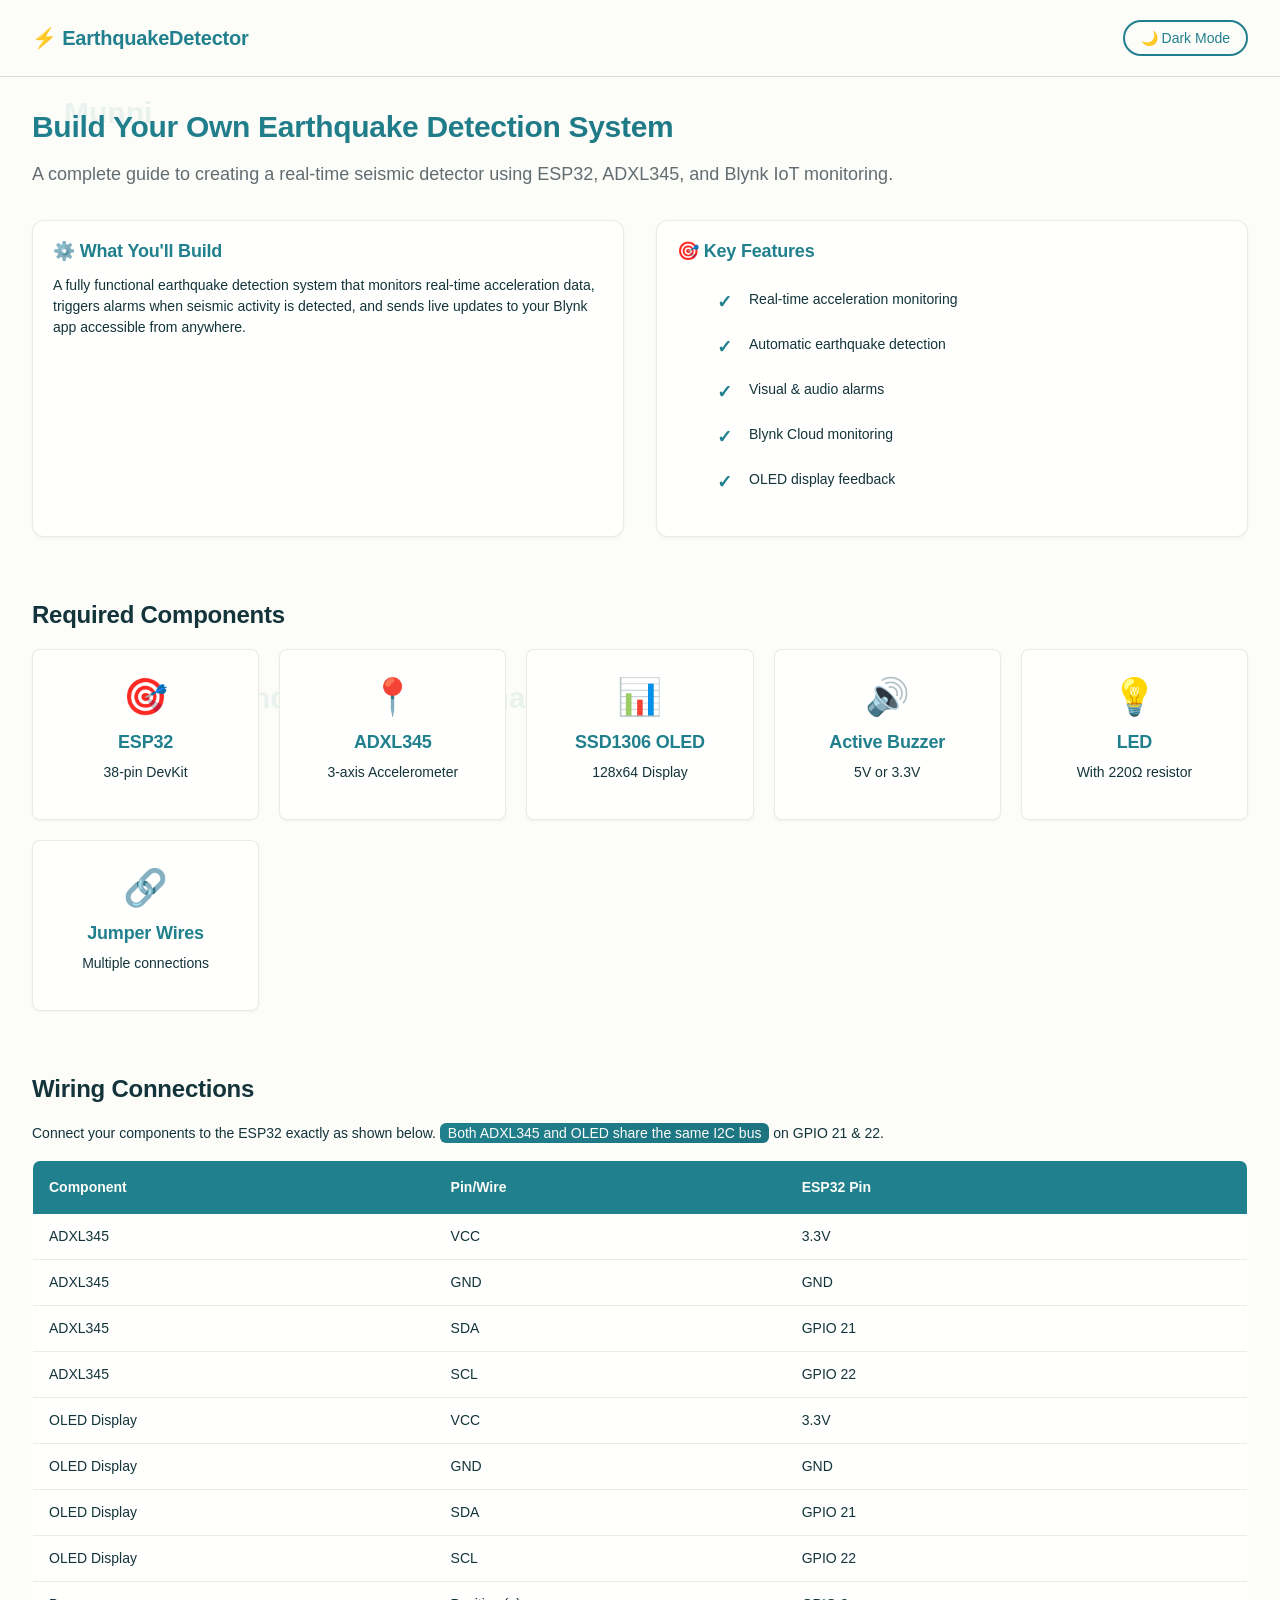
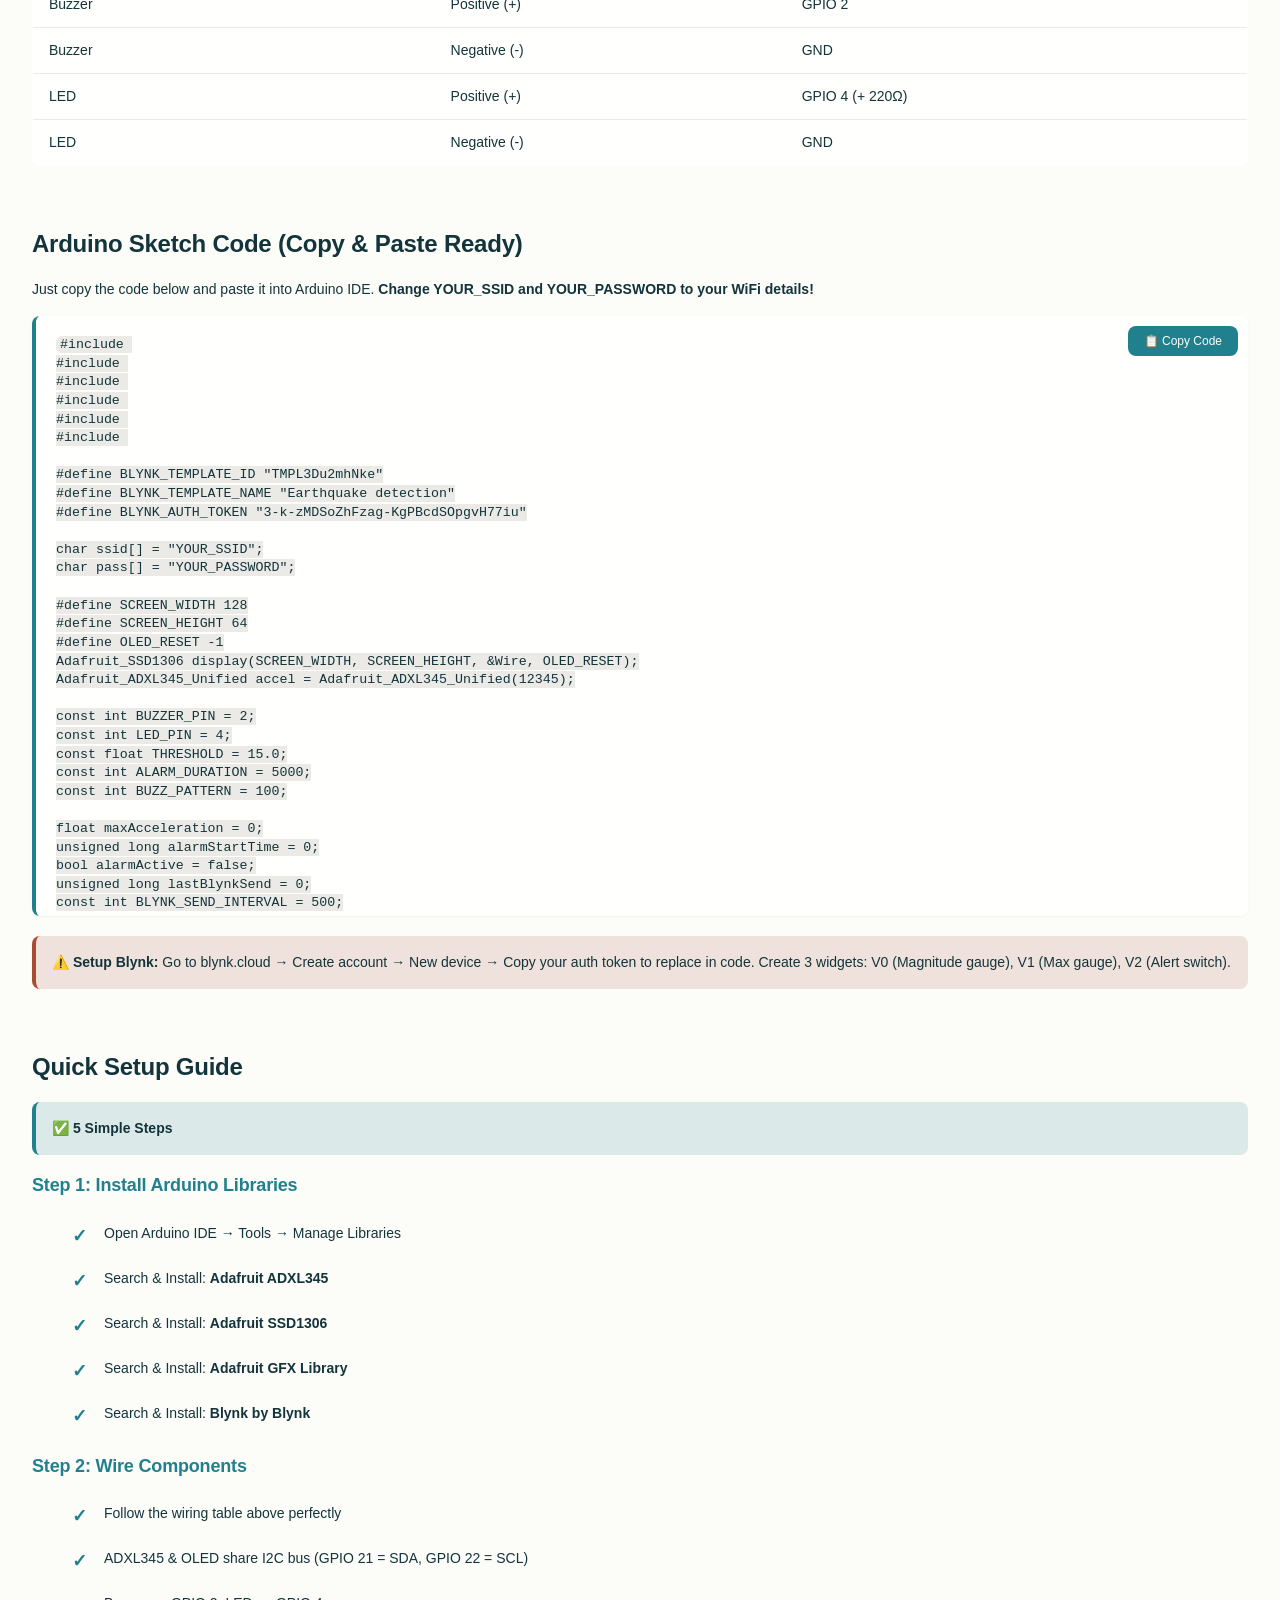
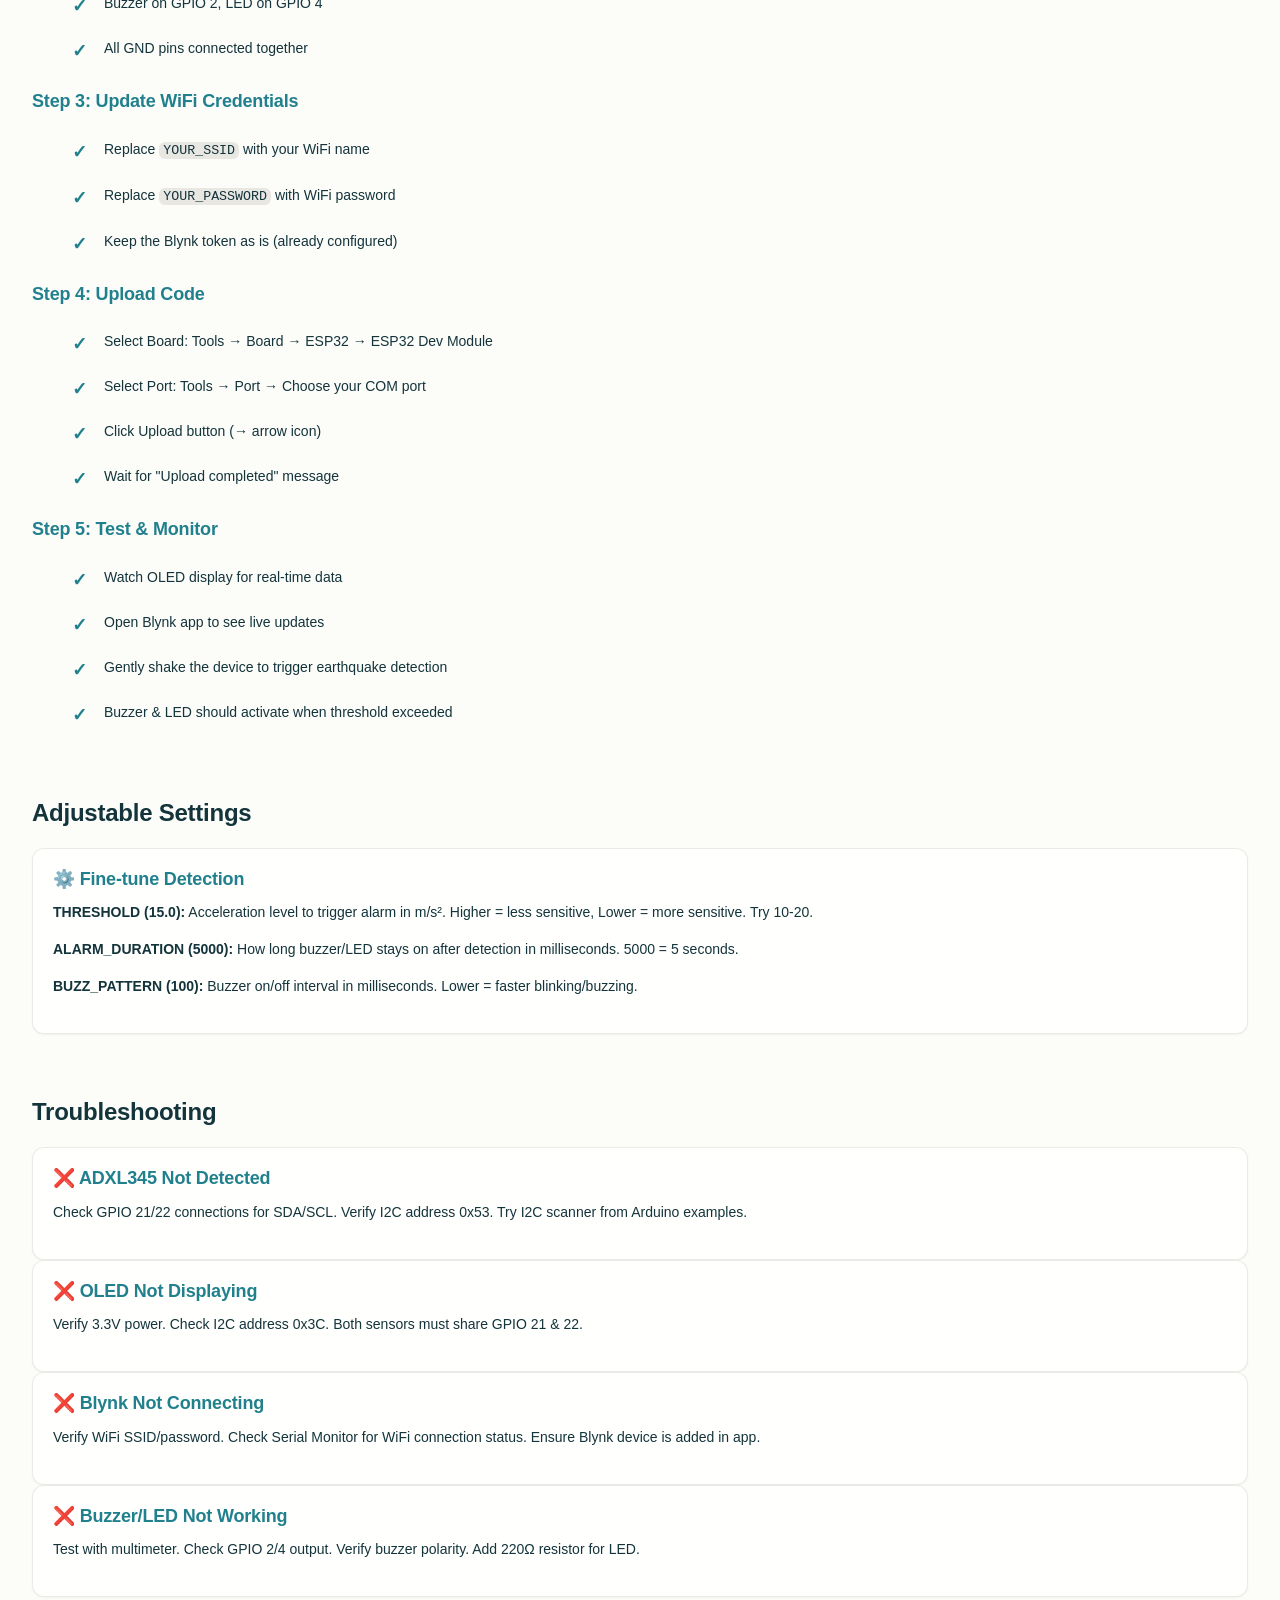
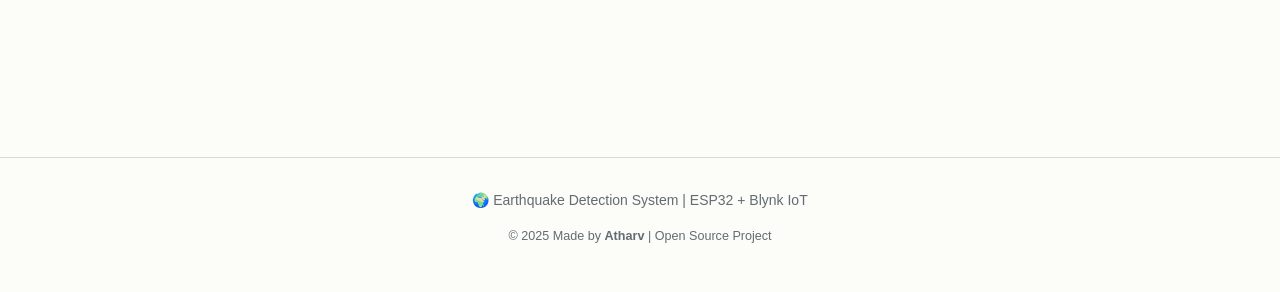
==== index.html @ 6381fffe "Add files via upload" ====
<!DOCTYPE html>
<html lang="en">
<head>
    <meta charset="UTF-8">
    <meta name="viewport" content="width=device-width, initial-scale=1.0">
    <title>Earthquake Detector - ESP32 Project</title>
    <link rel="stylesheet" href="style.css">
</head>
<body>
    <!-- Floating text background -->
    <div class="floating-text">Munni</div>
    <div class="floating-text">aaravinipatipatni</div>
    <div class="floating-text">divendr bhai ham se na miloge</div>
    <div class="floating-text">🌍 ESP32</div>

    <header>
        <div class="logo">⚡ EarthquakeDetector</div>
        <button class="theme-toggle" onclick="toggleTheme()">🌙 Dark Mode</button>
    </header>

    <main>
        <!-- Introduction Section -->
        <section>
            <h1>Build Your Own Earthquake Detection System</h1>
            <p class="subtitle">A complete guide to creating a real-time seismic detector using ESP32, ADXL345, and Blynk IoT monitoring.</p>
            
            <div class="intro-grid">
                <div class="info-card">
                    <h3>⚙️ What You'll Build</h3>
                    <p>A fully functional earthquake detection system that monitors real-time acceleration data, triggers alarms when seismic activity is detected, and sends live updates to your Blynk app accessible from anywhere.</p>
                </div>
                <div class="info-card">
                    <h3>🎯 Key Features</h3>
                    <ul class="step-list">
                        <li>Real-time acceleration monitoring</li>
                        <li>Automatic earthquake detection</li>
                        <li>Visual & audio alarms</li>
                        <li>Blynk Cloud monitoring</li>
                        <li>OLED display feedback</li>
                    </ul>
                </div>
            </div>
        </section>

        <!-- Components Section -->
        <section>
            <h2>Required Components</h2>
            <div class="components-grid">
                <div class="component">
                    <div class="component-icon">🎯</div>
                    <h3>ESP32</h3>
                    <p>38-pin DevKit</p>
                </div>
                <div class="component">
                    <div class="component-icon">📍</div>
                    <h3>ADXL345</h3>
                    <p>3-axis Accelerometer</p>
                </div>
                <div class="component">
                    <div class="component-icon">📊</div>
                    <h3>SSD1306 OLED</h3>
                    <p>128x64 Display</p>
                </div>
                <div class="component">
                    <div class="component-icon">🔊</div>
                    <h3>Active Buzzer</h3>
                    <p>5V or 3.3V</p>
                </div>
                <div class="component">
                    <div class="component-icon">💡</div>
                    <h3>LED</h3>
                    <p>With 220Ω resistor</p>
                </div>
                <div class="component">
                    <div class="component-icon">🔗</div>
                    <h3>Jumper Wires</h3>
                    <p>Multiple connections</p>
                </div>
            </div>
        </section>

        <!-- Wiring Section -->
        <section>
            <h2>Wiring Connections</h2>
            <p>Connect your components to the ESP32 exactly as shown below. <span class="highlight">Both ADXL345 and OLED share the same I2C bus</span> on GPIO 21 & 22.</p>
            
            <table class="wiring-table">
                <thead>
                    <tr>
                        <th>Component</th>
                        <th>Pin/Wire</th>
                        <th>ESP32 Pin</th>
                    </tr>
                </thead>
                <tbody>
                    <tr>
                        <td>ADXL345</td>
                        <td>VCC</td>
                        <td>3.3V</td>
                    </tr>
                    <tr>
                        <td>ADXL345</td>
                        <td>GND</td>
                        <td>GND</td>
                    </tr>
                    <tr>
                        <td>ADXL345</td>
                        <td>SDA</td>
                        <td>GPIO 21</td>
                    </tr>
                    <tr>
                        <td>ADXL345</td>
                        <td>SCL</td>
                        <td>GPIO 22</td>
                    </tr>
                    <tr>
                        <td>OLED Display</td>
                        <td>VCC</td>
                        <td>3.3V</td>
                    </tr>
                    <tr>
                        <td>OLED Display</td>
                        <td>GND</td>
                        <td>GND</td>
                    </tr>
                    <tr>
                        <td>OLED Display</td>
                        <td>SDA</td>
                        <td>GPIO 21</td>
                    </tr>
                    <tr>
                        <td>OLED Display</td>
                        <td>SCL</td>
                        <td>GPIO 22</td>
                    </tr>
                    <tr>
                        <td>Buzzer</td>
                        <td>Positive (+)</td>
                        <td>GPIO 2</td>
                    </tr>
                    <tr>
                        <td>Buzzer</td>
                        <td>Negative (-)</td>
                        <td>GND</td>
                    </tr>
                    <tr>
                        <td>LED</td>
                        <td>Positive (+)</td>
                        <td>GPIO 4 (+ 220Ω)</td>
                    </tr>
                    <tr>
                        <td>LED</td>
                        <td>Negative (-)</td>
                        <td>GND</td>
                    </tr>
                </tbody>
            </table>
        </section>

        <!-- Arduino Code Section -->
        <section>
            <h2>Arduino Sketch Code (Copy & Paste Ready)</h2>
            <p>Just copy the code below and paste it into Arduino IDE. <strong>Change YOUR_SSID and YOUR_PASSWORD to your WiFi details!</strong></p>
            
            <div class="code-block" id="codeBlock"><button class="copy-btn" onclick="copyCode()">📋 Copy Code</button><code>#include <Wire.h>
#include <Adafruit_ADXL345_U.h>
#include <Adafruit_SSD1306.h>
#include <Adafruit_GFX.h>
#include <WiFi.h>
#include <BlynkSimpleEsp32.h>

#define BLYNK_TEMPLATE_ID "TMPL3Du2mhNke"
#define BLYNK_TEMPLATE_NAME "Earthquake detection"
#define BLYNK_AUTH_TOKEN "3-k-zMDSoZhFzag-KgPBcdSOpgvH77iu"

char ssid[] = "YOUR_SSID";
char pass[] = "YOUR_PASSWORD";

#define SCREEN_WIDTH 128
#define SCREEN_HEIGHT 64
#define OLED_RESET -1
Adafruit_SSD1306 display(SCREEN_WIDTH, SCREEN_HEIGHT, &Wire, OLED_RESET);
Adafruit_ADXL345_Unified accel = Adafruit_ADXL345_Unified(12345);

const int BUZZER_PIN = 2;
const int LED_PIN = 4;
const float THRESHOLD = 15.0;
const int ALARM_DURATION = 5000;
const int BUZZ_PATTERN = 100;

float maxAcceleration = 0;
unsigned long alarmStartTime = 0;
bool alarmActive = false;
unsigned long lastBlynkSend = 0;
const int BLYNK_SEND_INTERVAL = 500;

void setup() {
  Serial.begin(115200);
  delay(100);
  
  pinMode(BUZZER_PIN, OUTPUT);
  pinMode(LED_PIN, OUTPUT);
  digitalWrite(BUZZER_PIN, LOW);
  digitalWrite(LED_PIN, LOW);
  
  if (!display.begin(SSD1306_SWITCHCAPVCC, 0x3C)) {
    Serial.println("OLED init failed");
    while (1);
  }
  
  if (!accel.begin()) {
    Serial.println("ADXL345 not found");
    while (1);
  }
  
  accel.setRange(ADXL345_RANGE_16_G);
  
  display.clearDisplay();
  display.setTextSize(1);
  display.setCursor(0, 0);
  display.println("Connecting WiFi...");
  display.display();
  
  Blynk.begin(BLYNK_AUTH_TOKEN, ssid, pass);
  
  Serial.println("System Ready!");
}

void loop() {
  if (Blynk.connected()) {
    Blynk.run();
  }
  
  sensors_event_t event;
  accel.getEvent(&event);
  
  float magnitude = sqrt(event.acceleration.x * event.acceleration.x +
                         event.acceleration.y * event.acceleration.y +
                         event.acceleration.z * event.acceleration.z);
  
  if (magnitude > maxAcceleration) {
    maxAcceleration = magnitude;
  }
  
  if (magnitude > THRESHOLD && !alarmActive) {
    alarmActive = true;
    alarmStartTime = millis();
    Serial.println("EARTHQUAKE DETECTED!");
    Blynk.logEvent("earthquake_alert", "Earthquake detected!");
  }
  
  if (alarmActive) {
    if (millis() - alarmStartTime < ALARM_DURATION) {
      if (((millis() - alarmStartTime) / BUZZ_PATTERN) % 2 == 0) {
        digitalWrite(BUZZER_PIN, HIGH);
        digitalWrite(LED_PIN, HIGH);
      } else {
        digitalWrite(BUZZER_PIN, LOW);
        digitalWrite(LED_PIN, LOW);
      }
    } else {
      digitalWrite(BUZZER_PIN, LOW);
      digitalWrite(LED_PIN, LOW);
      alarmActive = false;
      maxAcceleration = 0;
    }
  }
  
  if (millis() - lastBlynkSend >= BLYNK_SEND_INTERVAL && Blynk.connected()) {
    Blynk.virtualWrite(V0, magnitude);
    Blynk.virtualWrite(V1, maxAcceleration);
    Blynk.virtualWrite(V2, alarmActive ? 1 : 0);
    lastBlynkSend = millis();
  }
  
  updateDisplay(event.acceleration.x, event.acceleration.y, 
                event.acceleration.z, magnitude);
  
  delay(100);
}

void updateDisplay(float x, float y, float z, float mag) {
  display.clearDisplay();
  display.setTextSize(1);
  display.setCursor(0, 0);
  
  display.println("EARTHQUAKE DETECTOR");
  display.println("---Blynk Enabled---");
  display.print("X: "); display.println(x, 1);
  display.print("Y: "); display.println(y, 1);
  display.print("Z: "); display.println(z, 1);
  display.println("");
  display.print("Magnitude: "); display.println(mag, 1);
  display.print("Max: "); display.println(maxAcceleration, 1);
  
  if (alarmActive) {
    display.println("");
    display.println("!!! ALERT !!!");
  } else {
    display.println("");
    if (Blynk.connected()) {
      display.println("Status: ONLINE");
    } else {
      display.println("Connecting...");
    }
  }
  
  display.display();
  
  Serial.print("X: "); Serial.print(x, 1);
  Serial.print(" | Y: "); Serial.print(y, 1);
  Serial.print(" | Z: "); Serial.print(z, 1);
  Serial.print(" | Mag: "); Serial.println(mag, 1);
}</code></div>

            <div class="alert-box">
                <strong>⚠️ Setup Blynk:</strong> Go to blynk.cloud → Create account → New device → Copy your auth token to replace in code. Create 3 widgets: V0 (Magnitude gauge), V1 (Max gauge), V2 (Alert switch).
            </div>
        </section>

        <!-- Quick Setup Guide -->
        <section>
            <h2>Quick Setup Guide</h2>
            
            <div class="success-box">
                <strong>✅ 5 Simple Steps</strong>
            </div>

            <h3>Step 1: Install Arduino Libraries</h3>
            <ul class="step-list">
                <li>Open Arduino IDE → Tools → Manage Libraries</li>
                <li>Search & Install: <strong>Adafruit ADXL345</strong></li>
                <li>Search & Install: <strong>Adafruit SSD1306</strong></li>
                <li>Search & Install: <strong>Adafruit GFX Library</strong></li>
                <li>Search & Install: <strong>Blynk by Blynk</strong></li>
            </ul>

            <h3>Step 2: Wire Components</h3>
            <ul class="step-list">
                <li>Follow the wiring table above perfectly</li>
                <li>ADXL345 & OLED share I2C bus (GPIO 21 = SDA, GPIO 22 = SCL)</li>
                <li>Buzzer on GPIO 2, LED on GPIO 4</li>
                <li>All GND pins connected together</li>
            </ul>

            <h3>Step 3: Update WiFi Credentials</h3>
            <ul class="step-list">
                <li>Replace <code>YOUR_SSID</code> with your WiFi name</li>
                <li>Replace <code>YOUR_PASSWORD</code> with WiFi password</li>
                <li>Keep the Blynk token as is (already configured)</li>
            </ul>

            <h3>Step 4: Upload Code</h3>
            <ul class="step-list">
                <li>Select Board: Tools → Board → ESP32 → ESP32 Dev Module</li>
                <li>Select Port: Tools → Port → Choose your COM port</li>
                <li>Click Upload button (→ arrow icon)</li>
                <li>Wait for "Upload completed" message</li>
            </ul>

            <h3>Step 5: Test & Monitor</h3>
            <ul class="step-list">
                <li>Watch OLED display for real-time data</li>
                <li>Open Blynk app to see live updates</li>
                <li>Gently shake the device to trigger earthquake detection</li>
                <li>Buzzer & LED should activate when threshold exceeded</li>
            </ul>
        </section>

        <!-- Adjustable Settings -->
        <section>
            <h2>Adjustable Settings</h2>
            <div class="info-card">
                <h3>⚙️ Fine-tune Detection</h3>
                <p><strong>THRESHOLD (15.0):</strong> Acceleration level to trigger alarm in m/s². Higher = less sensitive, Lower = more sensitive. Try 10-20.</p>
                <p style="margin-top: 1rem;"><strong>ALARM_DURATION (5000):</strong> How long buzzer/LED stays on after detection in milliseconds. 5000 = 5 seconds.</p>
                <p style="margin-top: 1rem;"><strong>BUZZ_PATTERN (100):</strong> Buzzer on/off interval in milliseconds. Lower = faster blinking/buzzing.</p>
            </div>
        </section>

        <!-- Troubleshooting -->
        <section>
            <h2>Troubleshooting</h2>
            <div class="info-card">
                <h3>❌ ADXL345 Not Detected</h3>
                <p>Check GPIO 21/22 connections for SDA/SCL. Verify I2C address 0x53. Try I2C scanner from Arduino examples.</p>
            </div>
            <div class="info-card">
                <h3>❌ OLED Not Displaying</h3>
                <p>Verify 3.3V power. Check I2C address 0x3C. Both sensors must share GPIO 21 & 22.</p>
            </div>
            <div class="info-card">
                <h3>❌ Blynk Not Connecting</h3>
                <p>Verify WiFi SSID/password. Check Serial Monitor for WiFi connection status. Ensure Blynk device is added in app.</p>
            </div>
            <div class="info-card">
                <h3>❌ Buzzer/LED Not Working</h3>
                <p>Test with multimeter. Check GPIO 2/4 output. Verify buzzer polarity. Add 220Ω resistor for LED.</p>
            </div>
        </section>
    </main>

    <footer>
        <div class="footer-content">
            <p>🌍 Earthquake Detection System | ESP32 + Blynk IoT</p>
            <p style="margin-top: 1rem; font-size: 0.9rem;">© 2025 Made by <strong>Atharv</strong> | Open Source Project</p>
        </div>
    </footer>

    <script src="script.js"></script>
</body>
</html>
---- style.css ----
:root {
  /* Primitive Color Tokens */
  --color-white: rgba(255, 255, 255, 1);
  --color-black: rgba(0, 0, 0, 1);
  --color-cream-50: rgba(252, 252, 249, 1);
  --color-cream-100: rgba(255, 255, 253, 1);
  --color-gray-200: rgba(245, 245, 245, 1);
  --color-gray-300: rgba(167, 169, 169, 1);
  --color-gray-400: rgba(119, 124, 124, 1);
  --color-slate-500: rgba(98, 108, 113, 1);
  --color-brown-600: rgba(94, 82, 64, 1);
  --color-charcoal-700: rgba(31, 33, 33, 1);
  --color-charcoal-800: rgba(38, 40, 40, 1);
  --color-slate-900: rgba(19, 52, 59, 1);
  --color-teal-300: rgba(50, 184, 198, 1);
  --color-teal-400: rgba(45, 166, 178, 1);
  --color-teal-500: rgba(33, 128, 141, 1);
  --color-teal-600: rgba(29, 116, 128, 1);
  --color-teal-700: rgba(26, 104, 115, 1);
  --color-teal-800: rgba(41, 150, 161, 1);
  --color-red-400: rgba(255, 84, 89, 1);
  --color-red-500: rgba(192, 21, 47, 1);
  --color-orange-400: rgba(230, 129, 97, 1);
  --color-orange-500: rgba(168, 75, 47, 1);

  /* RGB versions for opacity control */
  --color-brown-600-rgb: 94, 82, 64;
  --color-teal-500-rgb: 33, 128, 141;
  --color-slate-900-rgb: 19, 52, 59;
  --color-slate-500-rgb: 98, 108, 113;
  --color-red-500-rgb: 192, 21, 47;
  --color-red-400-rgb: 255, 84, 89;
  --color-orange-500-rgb: 168, 75, 47;
  --color-orange-400-rgb: 230, 129, 97;

  /* Background color tokens (Light Mode) */
  --color-bg-1: rgba(59, 130, 246, 0.08); /* Light blue */
  --color-bg-2: rgba(245, 158, 11, 0.08); /* Light yellow */
  --color-bg-3: rgba(34, 197, 94, 0.08); /* Light green */
  --color-bg-4: rgba(239, 68, 68, 0.08); /* Light red */
  --color-bg-5: rgba(147, 51, 234, 0.08); /* Light purple */
  --color-bg-6: rgba(249, 115, 22, 0.08); /* Light orange */
  --color-bg-7: rgba(236, 72, 153, 0.08); /* Light pink */
  --color-bg-8: rgba(6, 182, 212, 0.08); /* Light cyan */

  /* Semantic Color Tokens (Light Mode) */
  --color-background: var(--color-cream-50);
  --color-surface: var(--color-cream-100);
  --color-text: var(--color-slate-900);
  --color-text-secondary: var(--color-slate-500);
  --color-primary: var(--color-teal-500);
  --color-primary-hover: var(--color-teal-600);
  --color-primary-active: var(--color-teal-700);
  --color-secondary: rgba(var(--color-brown-600-rgb), 0.12);
  --color-secondary-hover: rgba(var(--color-brown-600-rgb), 0.2);
  --color-secondary-active: rgba(var(--color-brown-600-rgb), 0.25);
  --color-border: rgba(var(--color-brown-600-rgb), 0.2);
  --color-btn-primary-text: var(--color-cream-50);
  --color-card-border: rgba(var(--color-brown-600-rgb), 0.12);
  --color-card-border-inner: rgba(var(--color-brown-600-rgb), 0.12);
  --color-error: var(--color-red-500);
  --color-success: var(--color-teal-500);
  --color-warning: var(--color-orange-500);
  --color-info: var(--color-slate-500);
  --color-focus-ring: rgba(var(--color-teal-500-rgb), 0.4);
  --color-select-caret: rgba(var(--color-slate-900-rgb), 0.8);

  /* Common style patterns */
  --focus-ring: 0 0 0 3px var(--color-focus-ring);
  --focus-outline: 2px solid var(--color-primary);
  --status-bg-opacity: 0.15;
  --status-border-opacity: 0.25;
  --select-caret-light: url("data:image/svg+xml,%3Csvg xmlns='http://www.w3.org/2000/svg' width='16' height='16' viewBox='0 0 24 24' fill='none' stroke='%23134252' stroke-width='2' stroke-linecap='round' stroke-linejoin='round'%3E%3Cpolyline points='6 9 12 15 18 9'%3E%3C/polyline%3E%3C/svg%3E");
  --select-caret-dark: url("data:image/svg+xml,%3Csvg xmlns='http://www.w3.org/2000/svg' width='16' height='16' viewBox='0 0 24 24' fill='none' stroke='%23f5f5f5' stroke-width='2' stroke-linecap='round' stroke-linejoin='round'%3E%3Cpolyline points='6 9 12 15 18 9'%3E%3C/polyline%3E%3C/svg%3E");

  /* RGB versions for opacity control */
  --color-success-rgb: 33, 128, 141;
  --color-error-rgb: 192, 21, 47;
  --color-warning-rgb: 168, 75, 47;
  --color-info-rgb: 98, 108, 113;

  /* Typography */
  --font-family-base: "FKGroteskNeue", "Geist", "Inter", -apple-system,
    BlinkMacSystemFont, "Segoe UI", Roboto, sans-serif;
  --font-family-mono: "Berkeley Mono", ui-monospace, SFMono-Regular, Menlo,
    Monaco, Consolas, monospace;
  --font-size-xs: 11px;
  --font-size-sm: 12px;
  --font-size-base: 14px;
  --font-size-md: 14px;
  --font-size-lg: 16px;
  --font-size-xl: 18px;
  --font-size-2xl: 20px;
  --font-size-3xl: 24px;
  --font-size-4xl: 30px;
  --font-weight-normal: 400;
  --font-weight-medium: 500;
  --font-weight-semibold: 550;
  --font-weight-bold: 600;
  --line-height-tight: 1.2;
  --line-height-normal: 1.5;
  --letter-spacing-tight: -0.01em;

  /* Spacing */
  --space-0: 0;
  --space-1: 1px;
  --space-2: 2px;
  --space-4: 4px;
  --space-6: 6px;
  --space-8: 8px;
  --space-10: 10px;
  --space-12: 12px;
  --space-16: 16px;
  --space-20: 20px;
  --space-24: 24px;
  --space-32: 32px;

  /* Border Radius */
  --radius-sm: 6px;
  --radius-base: 8px;
  --radius-md: 10px;
  --radius-lg: 12px;
  --radius-full: 9999px;

  /* Shadows */
  --shadow-xs: 0 1px 2px rgba(0, 0, 0, 0.02);
  --shadow-sm: 0 1px 3px rgba(0, 0, 0, 0.04), 0 1px 2px rgba(0, 0, 0, 0.02);
  --shadow-md: 0 4px 6px -1px rgba(0, 0, 0, 0.04),
    0 2px 4px -1px rgba(0, 0, 0, 0.02);
  --shadow-lg: 0 10px 15px -3px rgba(0, 0, 0, 0.04),
    0 4px 6px -2px rgba(0, 0, 0, 0.02);
  --shadow-inset-sm: inset 0 1px 0 rgba(255, 255, 255, 0.15),
    inset 0 -1px 0 rgba(0, 0, 0, 0.03);

  /* Animation */
  --duration-fast: 150ms;
  --duration-normal: 250ms;
  --ease-standard: cubic-bezier(0.16, 1, 0.3, 1);

  /* Layout */
  --container-sm: 640px;
  --container-md: 768px;
  --container-lg: 1024px;
  --container-xl: 1280px;
}

/* Dark mode colors */
@media (prefers-color-scheme: dark) {
  :root {
    /* RGB versions for opacity control (Dark Mode) */
    --color-gray-400-rgb: 119, 124, 124;
    --color-teal-300-rgb: 50, 184, 198;
    --color-gray-300-rgb: 167, 169, 169;
    --color-gray-200-rgb: 245, 245, 245;

    /* Background color tokens (Dark Mode) */
    --color-bg-1: rgba(29, 78, 216, 0.15); /* Dark blue */
    --color-bg-2: rgba(180, 83, 9, 0.15); /* Dark yellow */
    --color-bg-3: rgba(21, 128, 61, 0.15); /* Dark green */
    --color-bg-4: rgba(185, 28, 28, 0.15); /* Dark red */
    --color-bg-5: rgba(107, 33, 168, 0.15); /* Dark purple */
    --color-bg-6: rgba(194, 65, 12, 0.15); /* Dark orange */
    --color-bg-7: rgba(190, 24, 93, 0.15); /* Dark pink */
    --color-bg-8: rgba(8, 145, 178, 0.15); /* Dark cyan */

    /* Semantic Color Tokens (Dark Mode) */
    --color-background: var(--color-charcoal-700);
    --color-surface: var(--color-charcoal-800);
    --color-text: var(--color-gray-200);
    --color-text-secondary: rgba(var(--color-gray-300-rgb), 0.7);
    --color-primary: var(--color-teal-300);
    --color-primary-hover: var(--color-teal-400);
    --color-primary-active: var(--color-teal-800);
    --color-secondary: rgba(var(--color-gray-400-rgb), 0.15);
    --color-secondary-hover: rgba(var(--color-gray-400-rgb), 0.25);
    --color-secondary-active: rgba(var(--color-gray-400-rgb), 0.3);
    --color-border: rgba(var(--color-gray-400-rgb), 0.3);
    --color-error: var(--color-red-400);
    --color-success: var(--color-teal-300);
    --color-warning: var(--color-orange-400);
    --color-info: var(--color-gray-300);
    --color-focus-ring: rgba(var(--color-teal-300-rgb), 0.4);
    --color-btn-primary-text: var(--color-slate-900);
    --color-card-border: rgba(var(--color-gray-400-rgb), 0.2);
    --color-card-border-inner: rgba(var(--color-gray-400-rgb), 0.15);
    --shadow-inset-sm: inset 0 1px 0 rgba(255, 255, 255, 0.1),
      inset 0 -1px 0 rgba(0, 0, 0, 0.15);
    --button-border-secondary: rgba(var(--color-gray-400-rgb), 0.2);
    --color-border-secondary: rgba(var(--color-gray-400-rgb), 0.2);
    --color-select-caret: rgba(var(--color-gray-200-rgb), 0.8);

    /* Common style patterns - updated for dark mode */
    --focus-ring: 0 0 0 3px var(--color-focus-ring);
    --focus-outline: 2px solid var(--color-primary);
    --status-bg-opacity: 0.15;
    --status-border-opacity: 0.25;
    --select-caret-light: url("data:image/svg+xml,%3Csvg xmlns='http://www.w3.org/2000/svg' width='16' height='16' viewBox='0 0 24 24' fill='none' stroke='%23134252' stroke-width='2' stroke-linecap='round' stroke-linejoin='round'%3E%3Cpolyline points='6 9 12 15 18 9'%3E%3C/polyline%3E%3C/svg%3E");
    --select-caret-dark: url("data:image/svg+xml,%3Csvg xmlns='http://www.w3.org/2000/svg' width='16' height='16' viewBox='0 0 24 24' fill='none' stroke='%23f5f5f5' stroke-width='2' stroke-linecap='round' stroke-linejoin='round'%3E%3Cpolyline points='6 9 12 15 18 9'%3E%3C/polyline%3E%3C/svg%3E");

    /* RGB versions for dark mode */
    --color-success-rgb: var(--color-teal-300-rgb);
    --color-error-rgb: var(--color-red-400-rgb);
    --color-warning-rgb: var(--color-orange-400-rgb);
    --color-info-rgb: var(--color-gray-300-rgb);
  }
}

/* Data attribute for manual theme switching */
[data-color-scheme="dark"] {
  /* RGB versions for opacity control (dark mode) */
  --color-gray-400-rgb: 119, 124, 124;
  --color-teal-300-rgb: 50, 184, 198;
  --color-gray-300-rgb: 167, 169, 169;
  --color-gray-200-rgb: 245, 245, 245;

  /* Colorful background palette - Dark Mode */
  --color-bg-1: rgba(29, 78, 216, 0.15); /* Dark blue */
  --color-bg-2: rgba(180, 83, 9, 0.15); /* Dark yellow */
  --color-bg-3: rgba(21, 128, 61, 0.15); /* Dark green */
  --color-bg-4: rgba(185, 28, 28, 0.15); /* Dark red */
  --color-bg-5: rgba(107, 33, 168, 0.15); /* Dark purple */
  --color-bg-6: rgba(194, 65, 12, 0.15); /* Dark orange */
  --color-bg-7: rgba(190, 24, 93, 0.15); /* Dark pink */
  --color-bg-8: rgba(8, 145, 178, 0.15); /* Dark cyan */

  /* Semantic Color Tokens (Dark Mode) */
  --color-background: var(--color-charcoal-700);
  --color-surface: var(--color-charcoal-800);
  --color-text: var(--color-gray-200);
  --color-text-secondary: rgba(var(--color-gray-300-rgb), 0.7);
  --color-primary: var(--color-teal-300);
  --color-primary-hover: var(--color-teal-400);
  --color-primary-active: var(--color-teal-800);
  --color-secondary: rgba(var(--color-gray-400-rgb), 0.15);
  --color-secondary-hover: rgba(var(--color-gray-400-rgb), 0.25);
  --color-secondary-active: rgba(var(--color-gray-400-rgb), 0.3);
  --color-border: rgba(var(--color-gray-400-rgb), 0.3);
  --color-error: var(--color-red-400);
  --color-success: var(--color-teal-300);
  --color-warning: var(--color-orange-400);
  --color-info: var(--color-gray-300);
  --color-focus-ring: rgba(var(--color-teal-300-rgb), 0.4);
  --color-btn-primary-text: var(--color-slate-900);
  --color-card-border: rgba(var(--color-gray-400-rgb), 0.15);
  --color-card-border-inner: rgba(var(--color-gray-400-rgb), 0.15);
  --shadow-inset-sm: inset 0 1px 0 rgba(255, 255, 255, 0.1),
    inset 0 -1px 0 rgba(0, 0, 0, 0.15);
  --color-border-secondary: rgba(var(--color-gray-400-rgb), 0.2);
  --color-select-caret: rgba(var(--color-gray-200-rgb), 0.8);

  /* Common style patterns - updated for dark mode */
  --focus-ring: 0 0 0 3px var(--color-focus-ring);
  --focus-outline: 2px solid var(--color-primary);
  --status-bg-opacity: 0.15;
  --status-border-opacity: 0.25;
  --select-caret-light: url("data:image/svg+xml,%3Csvg xmlns='http://www.w3.org/2000/svg' width='16' height='16' viewBox='0 0 24 24' fill='none' stroke='%23134252' stroke-width='2' stroke-linecap='round' stroke-linejoin='round'%3E%3Cpolyline points='6 9 12 15 18 9'%3E%3C/polyline%3E%3C/svg%3E");
  --select-caret-dark: url("data:image/svg+xml,%3Csvg xmlns='http://www.w3.org/2000/svg' width='16' height='16' viewBox='0 0 24 24' fill='none' stroke='%23f5f5f5' stroke-width='2' stroke-linecap='round' stroke-linejoin='round'%3E%3Cpolyline points='6 9 12 15 18 9'%3E%3C/polyline%3E%3C/svg%3E");

  /* RGB versions for dark mode */
  --color-success-rgb: var(--color-teal-300-rgb);
  --color-error-rgb: var(--color-red-400-rgb);
  --color-warning-rgb: var(--color-orange-400-rgb);
  --color-info-rgb: var(--color-gray-300-rgb);
}

[data-color-scheme="light"] {
  /* RGB versions for opacity control (light mode) */
  --color-brown-600-rgb: 94, 82, 64;
  --color-teal-500-rgb: 33, 128, 141;
  --color-slate-900-rgb: 19, 52, 59;

  /* Semantic Color Tokens (Light Mode) */
  --color-background: var(--color-cream-50);
  --color-surface: var(--color-cream-100);
  --color-text: var(--color-slate-900);
  --color-text-secondary: var(--color-slate-500);
  --color-primary: var(--color-teal-500);
  --color-primary-hover: var(--color-teal-600);
  --color-primary-active: var(--color-teal-700);
  --color-secondary: rgba(var(--color-brown-600-rgb), 0.12);
  --color-secondary-hover: rgba(var(--color-brown-600-rgb), 0.2);
  --color-secondary-active: rgba(var(--color-brown-600-rgb), 0.25);
  --color-border: rgba(var(--color-brown-600-rgb), 0.2);
  --color-btn-primary-text: var(--color-cream-50);
  --color-card-border: rgba(var(--color-brown-600-rgb), 0.12);
  --color-card-border-inner: rgba(var(--color-brown-600-rgb), 0.12);
  --color-error: var(--color-red-500);
  --color-success: var(--color-teal-500);
  --color-warning: var(--color-orange-500);
  --color-info: var(--color-slate-500);
  --color-focus-ring: rgba(var(--color-teal-500-rgb), 0.4);

  /* RGB versions for light mode */
  --color-success-rgb: var(--color-teal-500-rgb);
  --color-error-rgb: var(--color-red-500-rgb);
  --color-warning-rgb: var(--color-orange-500-rgb);
  --color-info-rgb: var(--color-slate-500-rgb);
}

/* Base styles */
html {
  font-size: var(--font-size-base);
  font-family: var(--font-family-base);
  line-height: var(--line-height-normal);
  color: var(--color-text);
  background-color: var(--color-background);
  -webkit-font-smoothing: antialiased;
  box-sizing: border-box;
}

body {
  margin: 0;
  padding: 0;
}

*,
*::before,
*::after {
  box-sizing: inherit;
}

/* Typography */
h1,
h2,
h3,
h4,
h5,
h6 {
  margin: 0;
  font-weight: var(--font-weight-semibold);
  line-height: var(--line-height-tight);
  color: var(--color-text);
  letter-spacing: var(--letter-spacing-tight);
}

h1 {
  font-size: var(--font-size-4xl);
}
h2 {
  font-size: var(--font-size-3xl);
}
h3 {
  font-size: var(--font-size-2xl);
}
h4 {
  font-size: var(--font-size-xl);
}
h5 {
  font-size: var(--font-size-lg);
}
h6 {
  font-size: var(--font-size-md);
}

p {
  margin: 0 0 var(--space-16) 0;
}

a {
  color: var(--color-primary);
  text-decoration: none;
  transition: color var(--duration-fast) var(--ease-standard);
}

a:hover {
  color: var(--color-primary-hover);
}

code,
pre {
  font-family: var(--font-family-mono);
  font-size: calc(var(--font-size-base) * 0.95);
  background-color: var(--color-secondary);
  border-radius: var(--radius-sm);
}

code {
  padding: var(--space-1) var(--space-4);
}

pre {
  padding: var(--space-16);
  margin: var(--space-16) 0;
  overflow: auto;
  border: 1px solid var(--color-border);
}

pre code {
  background: none;
  padding: 0;
}

/* Buttons */
.btn {
  display: inline-flex;
  align-items: center;
  justify-content: center;
  padding: var(--space-8) var(--space-16);
  border-radius: var(--radius-base);
  font-size: var(--font-size-base);
  font-weight: 500;
  line-height: 1.5;
  cursor: pointer;
  transition: all var(--duration-normal) var(--ease-standard);
  border: none;
  text-decoration: none;
  position: relative;
}

.btn:focus-visible {
  outline: none;
  box-shadow: var(--focus-ring);
}

.btn--primary {
  background: var(--color-primary);
  color: var(--color-btn-primary-text);
}

.btn--primary:hover {
  background: var(--color-primary-hover);
}

.btn--primary:active {
  background: var(--color-primary-active);
}

.btn--secondary {
  background: var(--color-secondary);
  color: var(--color-text);
}

.btn--secondary:hover {
  background: var(--color-secondary-hover);
}

.btn--secondary:active {
  background: var(--color-secondary-active);
}

.btn--outline {
  background: transparent;
  border: 1px solid var(--color-border);
  color: var(--color-text);
}

.btn--outline:hover {
  background: var(--color-secondary);
}

.btn--sm {
  padding: var(--space-4) var(--space-12);
  font-size: var(--font-size-sm);
  border-radius: var(--radius-sm);
}

.btn--lg {
  padding: var(--space-10) var(--space-20);
  font-size: var(--font-size-lg);
  border-radius: var(--radius-md);
}

.btn--full-width {
  width: 100%;
}

.btn:disabled {
  opacity: 0.5;
  cursor: not-allowed;
}

/* Form elements */
.form-control {
  display: block;
  width: 100%;
  padding: var(--space-8) var(--space-12);
  font-size: var(--font-size-md);
  line-height: 1.5;
  color: var(--color-text);
  background-color: var(--color-surface);
  border: 1px solid var(--color-border);
  border-radius: var(--radius-base);
  transition: border-color var(--duration-fast) var(--ease-standard),
    box-shadow var(--duration-fast) var(--ease-standard);
}

textarea.form-control {
  font-family: var(--font-family-base);
  font-size: var(--font-size-base);
}

select.form-control {
  padding: var(--space-8) var(--space-12);
  -webkit-appearance: none;
  -moz-appearance: none;
  appearance: none;
  background-image: var(--select-caret-light);
  background-repeat: no-repeat;
  background-position: right var(--space-12) center;
  background-size: 16px;
  padding-right: var(--space-32);
}

/* Add a dark mode specific caret */
@media (prefers-color-scheme: dark) {
  select.form-control {
    background-image: var(--select-caret-dark);
  }
}

/* Also handle data-color-scheme */
[data-color-scheme="dark"] select.form-control {
  background-image: var(--select-caret-dark);
}

[data-color-scheme="light"] select.form-control {
  background-image: var(--select-caret-light);
}

.form-control:focus {
  border-color: var(--color-primary);
  outline: var(--focus-outline);
}

.form-label {
  display: block;
  margin-bottom: var(--space-8);
  font-weight: var(--font-weight-medium);
  font-size: var(--font-size-sm);
}

.form-group {
  margin-bottom: var(--space-16);
}

/* Card component */
.card {
  background-color: var(--color-surface);
  border-radius: var(--radius-lg);
  border: 1px solid var(--color-card-border);
  box-shadow: var(--shadow-sm);
  overflow: hidden;
  transition: box-shadow var(--duration-normal) var(--ease-standard);
}

.card:hover {
  box-shadow: var(--shadow-md);
}

.card__body {
  padding: var(--space-16);
}

.card__header,
.card__footer {
  padding: var(--space-16);
  border-bottom: 1px solid var(--color-card-border-inner);
}

/* Status indicators - simplified with CSS variables */
.status {
  display: inline-flex;
  align-items: center;
  padding: var(--space-6) var(--space-12);
  border-radius: var(--radius-full);
  font-weight: var(--font-weight-medium);
  font-size: var(--font-size-sm);
}

.status--success {
  background-color: rgba(
    var(--color-success-rgb, 33, 128, 141),
    var(--status-bg-opacity)
  );
  color: var(--color-success);
  border: 1px solid
    rgba(var(--color-success-rgb, 33, 128, 141), var(--status-border-opacity));
}

.status--error {
  background-color: rgba(
    var(--color-error-rgb, 192, 21, 47),
    var(--status-bg-opacity)
  );
  color: var(--color-error);
  border: 1px solid
    rgba(var(--color-error-rgb, 192, 21, 47), var(--status-border-opacity));
}

.status--warning {
  background-color: rgba(
    var(--color-warning-rgb, 168, 75, 47),
    var(--status-bg-opacity)
  );
  color: var(--color-warning);
  border: 1px solid
    rgba(var(--color-warning-rgb, 168, 75, 47), var(--status-border-opacity));
}

.status--info {
  background-color: rgba(
    var(--color-info-rgb, 98, 108, 113),
    var(--status-bg-opacity)
  );
  color: var(--color-info);
  border: 1px solid
    rgba(var(--color-info-rgb, 98, 108, 113), var(--status-border-opacity));
}

/* Container layout */
.container {
  width: 100%;
  margin-right: auto;
  margin-left: auto;
  padding-right: var(--space-16);
  padding-left: var(--space-16);
}

@media (min-width: 640px) {
  .container {
    max-width: var(--container-sm);
  }
}
@media (min-width: 768px) {
  .container {
    max-width: var(--container-md);
  }
}
@media (min-width: 1024px) {
  .container {
    max-width: var(--container-lg);
  }
}
@media (min-width: 1280px) {
  .container {
    max-width: var(--container-xl);
  }
}

/* Utility classes */
.flex {
  display: flex;
}
.flex-col {
  flex-direction: column;
}
.items-center {
  align-items: center;
}
.justify-center {
  justify-content: center;
}
.justify-between {
  justify-content: space-between;
}
.gap-4 {
  gap: var(--space-4);
}
.gap-8 {
  gap: var(--space-8);
}
.gap-16 {
  gap: var(--space-16);
}

.m-0 {
  margin: 0;
}
.mt-8 {
  margin-top: var(--space-8);
}
.mb-8 {
  margin-bottom: var(--space-8);
}
.mx-8 {
  margin-left: var(--space-8);
  margin-right: var(--space-8);
}
.my-8 {
  margin-top: var(--space-8);
  margin-bottom: var(--space-8);
}

.p-0 {
  padding: 0;
}
.py-8 {
  padding-top: var(--space-8);
  padding-bottom: var(--space-8);
}
.px-8 {
  padding-left: var(--space-8);
  padding-right: var(--space-8);
}
.py-16 {
  padding-top: var(--space-16);
  padding-bottom: var(--space-16);
}
.px-16 {
  padding-left: var(--space-16);
  padding-right: var(--space-16);
}

.block {
  display: block;
}
.hidden {
  display: none;
}

/* Accessibility */
.sr-only {
  position: absolute;
  width: 1px;
  height: 1px;
  padding: 0;
  margin: -1px;
  overflow: hidden;
  clip: rect(0, 0, 0, 0);
  white-space: nowrap;
  border-width: 0;
}

:focus-visible {
  outline: var(--focus-outline);
  outline-offset: 2px;
}

/* Dark mode specifics */
[data-color-scheme="dark"] .btn--outline {
  border: 1px solid var(--color-border-secondary);
}

@font-face {
  font-family: 'FKGroteskNeue';
  src: url('https://r2cdn.perplexity.ai/fonts/FKGroteskNeue.woff2')
    format('woff2');
}

/* END PERPLEXITY DESIGN SYSTEM */
```css
* {
    margin: 0;
    padding: 0;
    box-sizing: border-box;
}

:root {
    --bg-primary: var(--color-background);
    --bg-secondary: var(--color-surface);
    --text-primary: var(--color-text);
    --text-secondary: var(--color-text-secondary);
    --accent: var(--color-primary);
    --accent-dark: var(--color-primary-hover);
    --border: var(--color-border);
    --card-bg: var(--color-surface);
}

[data-theme="dark"] {
    --bg-primary: var(--color-background);
    --bg-secondary: var(--color-surface);
    --text-primary: var(--color-text);
    --text-secondary: var(--color-text-secondary);
    --accent: var(--color-primary);
    --accent-dark: var(--color-primary-hover);
    --border: var(--color-border);
    --card-bg: var(--color-surface);
}

body {
    font-family: var(--font-family-base);
    background-color: var(--bg-primary);
    color: var(--text-primary);
    line-height: var(--line-height-normal);
    transition: background-color var(--duration-normal) var(--ease-standard), color var(--duration-normal) var(--ease-standard);
    overflow-x: hidden;
    position: relative;
    font-size: var(--font-size-base);
}

/* Floating text animation */
.floating-text {
    position: fixed;
    font-size: var(--font-size-4xl);
    font-weight: var(--font-weight-bold);
    opacity: 0.08;
    pointer-events: none;
    z-index: 0;
    animation: float 20s infinite ease-in-out;
    user-select: none;
    color: var(--accent);
    white-space: nowrap;
}

@keyframes float {
    0%, 100% { transform: translateY(0px) translateX(0px) rotate(0deg); }
    25% { transform: translateY(-50px) translateX(50px) rotate(5deg); }
    50% { transform: translateY(-100px) translateX(-50px) rotate(-5deg); }
    75% { transform: translateY(-50px) translateX(100px) rotate(5deg); }
}

.floating-text:nth-child(1) { top: 10%; left: 5%; animation-duration: 25s; }
.floating-text:nth-child(2) { top: 30%; right: 10%; animation-duration: 30s; animation-delay: -5s; }
.floating-text:nth-child(3) { bottom: 20%; left: 15%; animation-duration: 28s; animation-delay: -10s; }
.floating-text:nth-child(4) { bottom: 10%; right: 5%; animation-duration: 32s; animation-delay: -15s; }

header {
    position: relative;
    z-index: 10;
    display: flex;
    justify-content: space-between;
    align-items: center;
    padding: var(--space-20) var(--space-32);
    border-bottom: 1px solid var(--border);
    background-color: var(--bg-primary);
    position: sticky;
    top: 0;
}

.logo {
    font-size: var(--font-size-2xl);
    font-weight: var(--font-weight-bold);
    color: var(--accent);
    letter-spacing: var(--letter-spacing-tight);
}

.theme-toggle {
    background: none;
    border: 2px solid var(--accent);
    color: var(--accent);
    padding: var(--space-8) var(--space-16);
    border-radius: var(--radius-full);
    cursor: pointer;
    font-size: var(--font-size-base);
    font-weight: var(--font-weight-medium);
    transition: all var(--duration-normal) var(--ease-standard);
}

.theme-toggle:hover {
    background: var(--accent);
    color: var(--color-btn-primary-text);
}

.theme-toggle:focus-visible {
    outline: var(--focus-outline);
    box-shadow: var(--focus-ring);
}

main {
    position: relative;
    z-index: 5;
    max-width: var(--container-xl);
    margin: 0 auto;
    padding: var(--space-32);
}

section {
    margin-bottom: calc(var(--space-32) * 2);
}

h1 {
    font-size: var(--font-size-4xl);
    margin-bottom: var(--space-16);
    background: linear-gradient(135deg, var(--accent) 0%, var(--accent-dark) 100%);
    -webkit-background-clip: text;
    -webkit-text-fill-color: transparent;
    background-clip: text;
    font-weight: var(--font-weight-semibold);
    line-height: var(--line-height-tight);
    letter-spacing: var(--letter-spacing-tight);
}

.subtitle {
    font-size: var(--font-size-xl);
    color: var(--text-secondary);
    margin-bottom: var(--space-32);
    line-height: var(--line-height-normal);
}

h2 {
    font-size: var(--font-size-3xl);
    margin-bottom: var(--space-20);
    color: var(--text-primary);
    font-weight: var(--font-weight-semibold);
    line-height: var(--line-height-tight);
    letter-spacing: var(--letter-spacing-tight);
}

h3 {
    font-size: var(--font-size-xl);
    margin-top: var(--space-20);
    margin-bottom: var(--space-12);
    color: var(--accent);
    font-weight: var(--font-weight-semibold);
    line-height: var(--line-height-tight);
    letter-spacing: var(--letter-spacing-tight);
}

.intro-grid {
    display: grid;
    grid-template-columns: 1fr 1fr;
    gap: var(--space-32);
    margin-bottom: calc(var(--space-16) * 3);
}

.info-card {
    background: var(--card-bg);
    border: 1px solid var(--color-card-border);
    border-radius: var(--radius-lg);
    padding: var(--space-20);
    transition: all var(--duration-normal) var(--ease-standard);
    box-shadow: var(--shadow-sm);
}

.info-card:hover {
    transform: translateY(-5px);
    border-color: var(--accent);
    box-shadow: var(--shadow-lg);
}

.info-card h3 {
    margin-top: 0;
}

.wiring-table {
    width: 100%;
    border-collapse: collapse;
    margin: var(--space-16) 0;
    background: var(--card-bg);
    border-radius: var(--radius-base);
    overflow: hidden;
    border: 1px solid var(--color-card-border);
}

.wiring-table th {
    background: var(--accent);
    color: var(--color-btn-primary-text);
    padding: var(--space-16);
    text-align: left;
    font-weight: var(--font-weight-semibold);
    font-size: var(--font-size-base);
}

.wiring-table td {
    padding: var(--space-12) var(--space-16);
    border-bottom: 1px solid var(--color-card-border-inner);
    font-size: var(--font-size-base);
    color: var(--text-primary);
}

.wiring-table tr:hover {
    background: var(--color-secondary);
}

.code-block {
    background: var(--bg-secondary);
    border-left: 4px solid var(--accent);
    padding: var(--space-20);
    border-radius: var(--radius-base);
    overflow-x: auto;
    font-family: var(--font-family-mono);
    font-size: var(--font-size-sm);
    margin: var(--space-16) 0;
    position: relative;
    max-height: 600px;
    overflow-y: auto;
    line-height: 1.4;
    white-space: pre;
    box-shadow: var(--shadow-sm);
}

.code-block code {
    color: var(--text-primary);
    font-family: inherit;
}

.copy-btn {
    position: absolute;
    top: var(--space-10);
    right: var(--space-10);
    background: var(--accent);
    color: var(--color-btn-primary-text);
    border: none;
    padding: var(--space-8) var(--space-16);
    border-radius: var(--radius-base);
    cursor: pointer;
    font-size: var(--font-size-sm);
    font-weight: var(--font-weight-medium);
    transition: all var(--duration-normal) var(--ease-standard);
    z-index: 10;
    font-family: var(--font-family-base);
}

.copy-btn:hover {
    background: var(--accent-dark);
    transform: scale(1.05);
}

.copy-btn:focus-visible {
    outline: var(--focus-outline);
    box-shadow: var(--focus-ring);
}

.step-list {
    list-style: none;
}

.step-list li {
    padding: var(--space-12) 0;
    padding-left: var(--space-32);
    position: relative;
    color: var(--text-primary);
    font-size: var(--font-size-base);
    line-height: var(--line-height-normal);
}

.step-list li:before {
    content: "✓";
    position: absolute;
    left: 0;
    color: var(--accent);
    font-weight: var(--font-weight-bold);
    font-size: var(--font-size-xl);
}

.components-grid {
    display: grid;
    grid-template-columns: repeat(auto-fit, minmax(200px, 1fr));
    gap: var(--space-20);
    margin: var(--space-20) 0;
}

.component {
    background: var(--card-bg);
    border: 1px solid var(--color-card-border);
    padding: var(--space-20);
    border-radius: var(--radius-base);
    text-align: center;
    transition: all var(--duration-normal) var(--ease-standard);
    box-shadow: var(--shadow-sm);
}

.component:hover {
    transform: translateY(-5px);
    border-color: var(--accent);
    box-shadow: var(--shadow-md);
}

.component-icon {
    font-size: calc(var(--font-size-4xl) * 1.2);
    margin-bottom: var(--space-8);
}

.component h3 {
    margin-top: 0;
    margin-bottom: var(--space-8);
}

footer {
    position: relative;
    z-index: 10;
    text-align: center;
    padding: var(--space-32);
    border-top: 1px solid var(--border);
    color: var(--text-secondary);
    margin-top: calc(var(--space-32) * 2);
}

.footer-content {
    margin-bottom: var(--space-16);
    font-size: var(--font-size-base);
}

@media (max-width: 768px) {
    h1 {
        font-size: var(--font-size-3xl);
    }

    .intro-grid {
        grid-template-columns: 1fr;
    }

    .floating-text {
        font-size: var(--font-size-2xl);
        opacity: 0.05;
    }

    main {
        padding: var(--space-16);
    }

    .code-block {
        font-size: var(--font-size-xs);
        padding: var(--space-16);
    }

    .copy-btn {
        top: var(--space-6);
        right: var(--space-6);
        padding: var(--space-6) var(--space-12);
        font-size: var(--font-size-xs);
    }

    header {
        padding: var(--space-16) var(--space-20);
    }

    section {
        margin-bottom: var(--space-32);
    }
}

@media (max-width: 480px) {
    h1 {
        font-size: var(--font-size-2xl);
    }

    h2 {
        font-size: var(--font-size-xl);
    }

    h3 {
        font-size: var(--font-size-lg);
    }

    .subtitle {
        font-size: var(--font-size-lg);
    }

    .logo {
        font-size: var(--font-size-xl);
    }

    header {
        padding: var(--space-12) var(--space-16);
        flex-direction: row;
        align-items: center;
    }

    main {
        padding: var(--space-12);
    }

    .intro-grid {
        gap: var(--space-16);
    }

    .info-card {
        padding: var(--space-16);
    }

    .components-grid {
        grid-template-columns: 1fr;
        gap: var(--space-16);
    }

    .wiring-table th,
    .wiring-table td {
        padding: var(--space-8) var(--space-12);
        font-size: var(--font-size-sm);
    }

    .code-block {
        padding: var(--space-12);
        font-size: 10px;
        max-height: 400px;
    }

    .copy-btn {
        padding: var(--space-4) var(--space-8);
        font-size: 10px;
    }

    .step-list li {
        padding: var(--space-8) 0;
        padding-left: var(--space-24);
        font-size: var(--font-size-sm);
    }

    .step-list li:before {
        font-size: var(--font-size-lg);
    }

    .floating-text {
        font-size: var(--font-size-xl);
        opacity: 0.04;
    }

    footer {
        padding: var(--space-20);
        margin-top: var(--space-32);
    }

    .theme-toggle {
        padding: var(--space-6) var(--space-12);
        font-size: var(--font-size-sm);
    }
}

.highlight {
    background: linear-gradient(120deg, var(--accent) 0%, var(--accent-dark) 100%);
    color: var(--color-btn-primary-text);
    padding: var(--space-2) var(--space-8);
    border-radius: var(--radius-sm);
    font-weight: var(--font-weight-medium);
}

.alert-box {
    background: rgba(var(--color-warning-rgb), var(--status-bg-opacity));
    border-left: 4px solid var(--color-warning);
    padding: var(--space-16);
    border-radius: var(--radius-base);
    margin: var(--space-20) 0;
    color: var(--text-primary);
    font-size: var(--font-size-base);
    line-height: var(--line-height-normal);
}

.success-box {
    background: rgba(var(--color-success-rgb), var(--status-bg-opacity));
    border-left: 4px solid var(--color-success);
    padding: var(--space-16);
    border-radius: var(--radius-base);
    margin: var(--space-20) 0;
    color: var(--text-primary);
    font-size: var(--font-size-base);
    line-height: var(--line-height-normal);
}
```
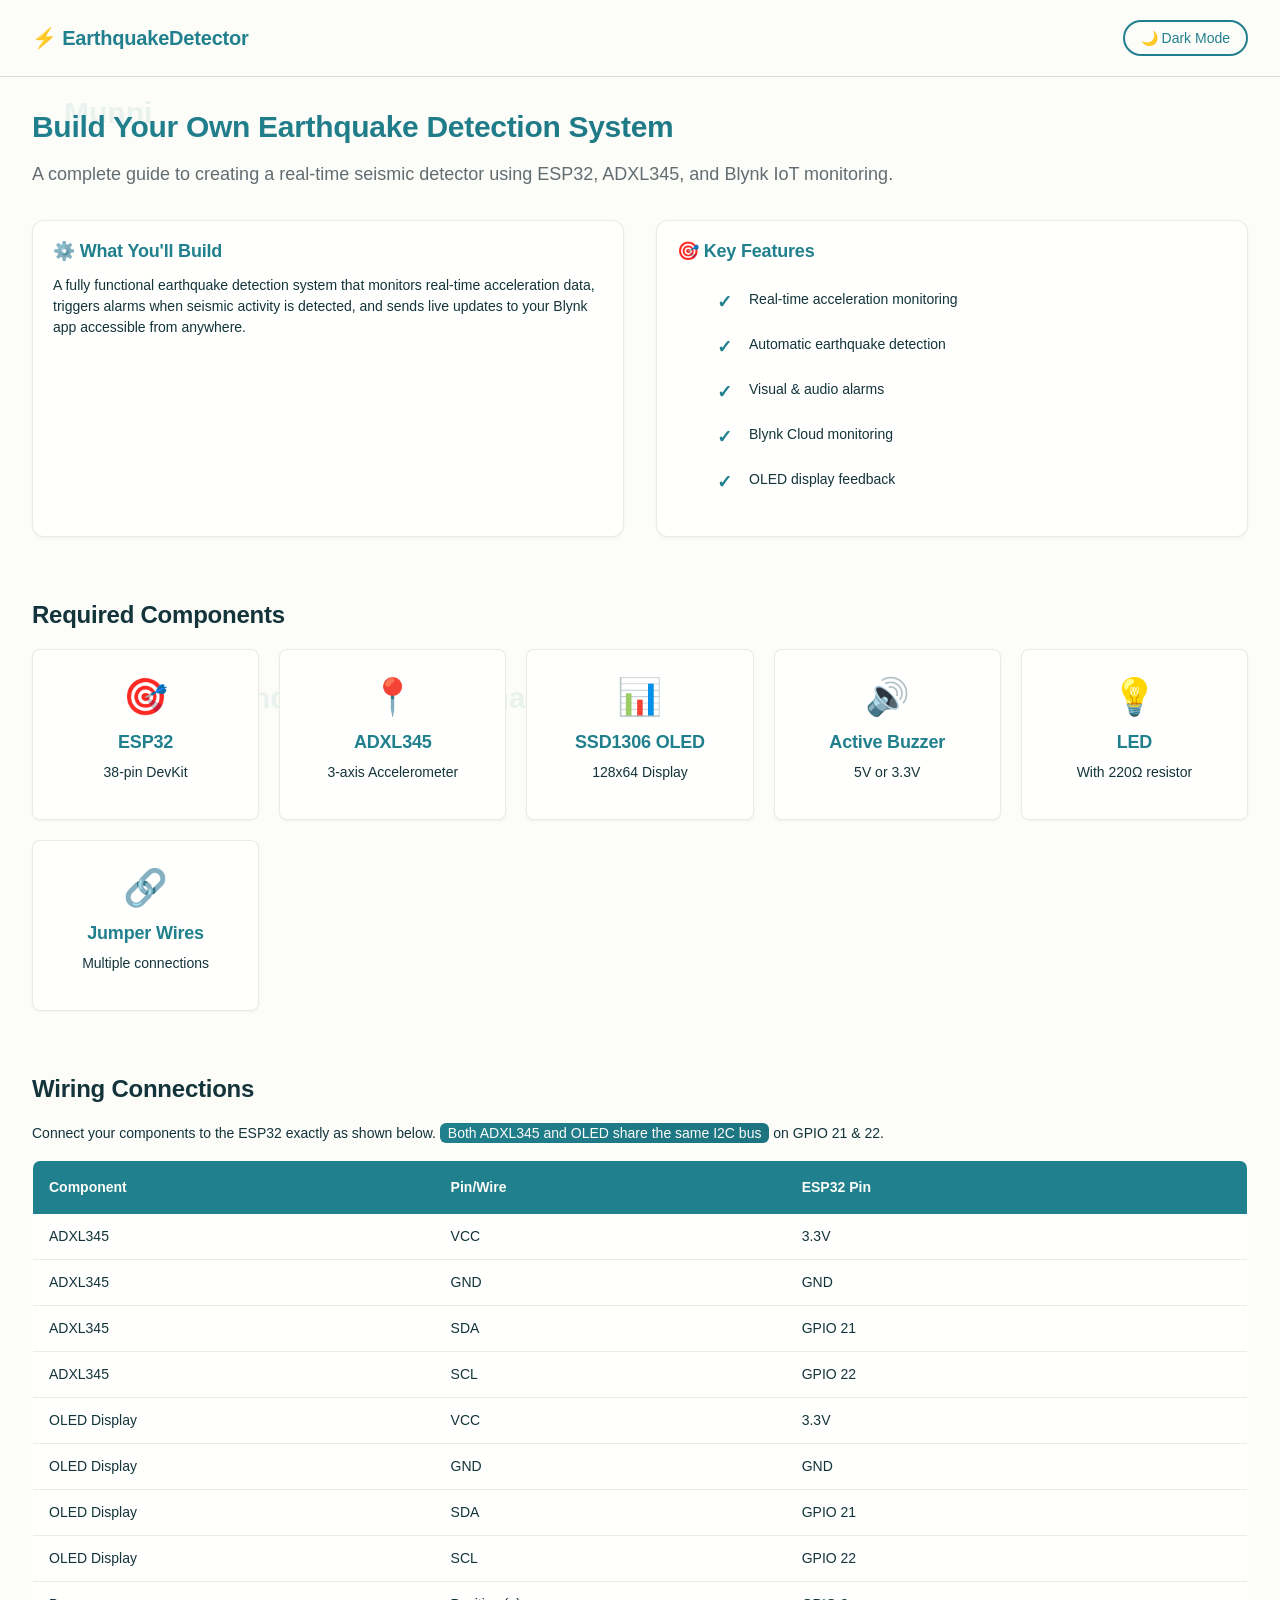
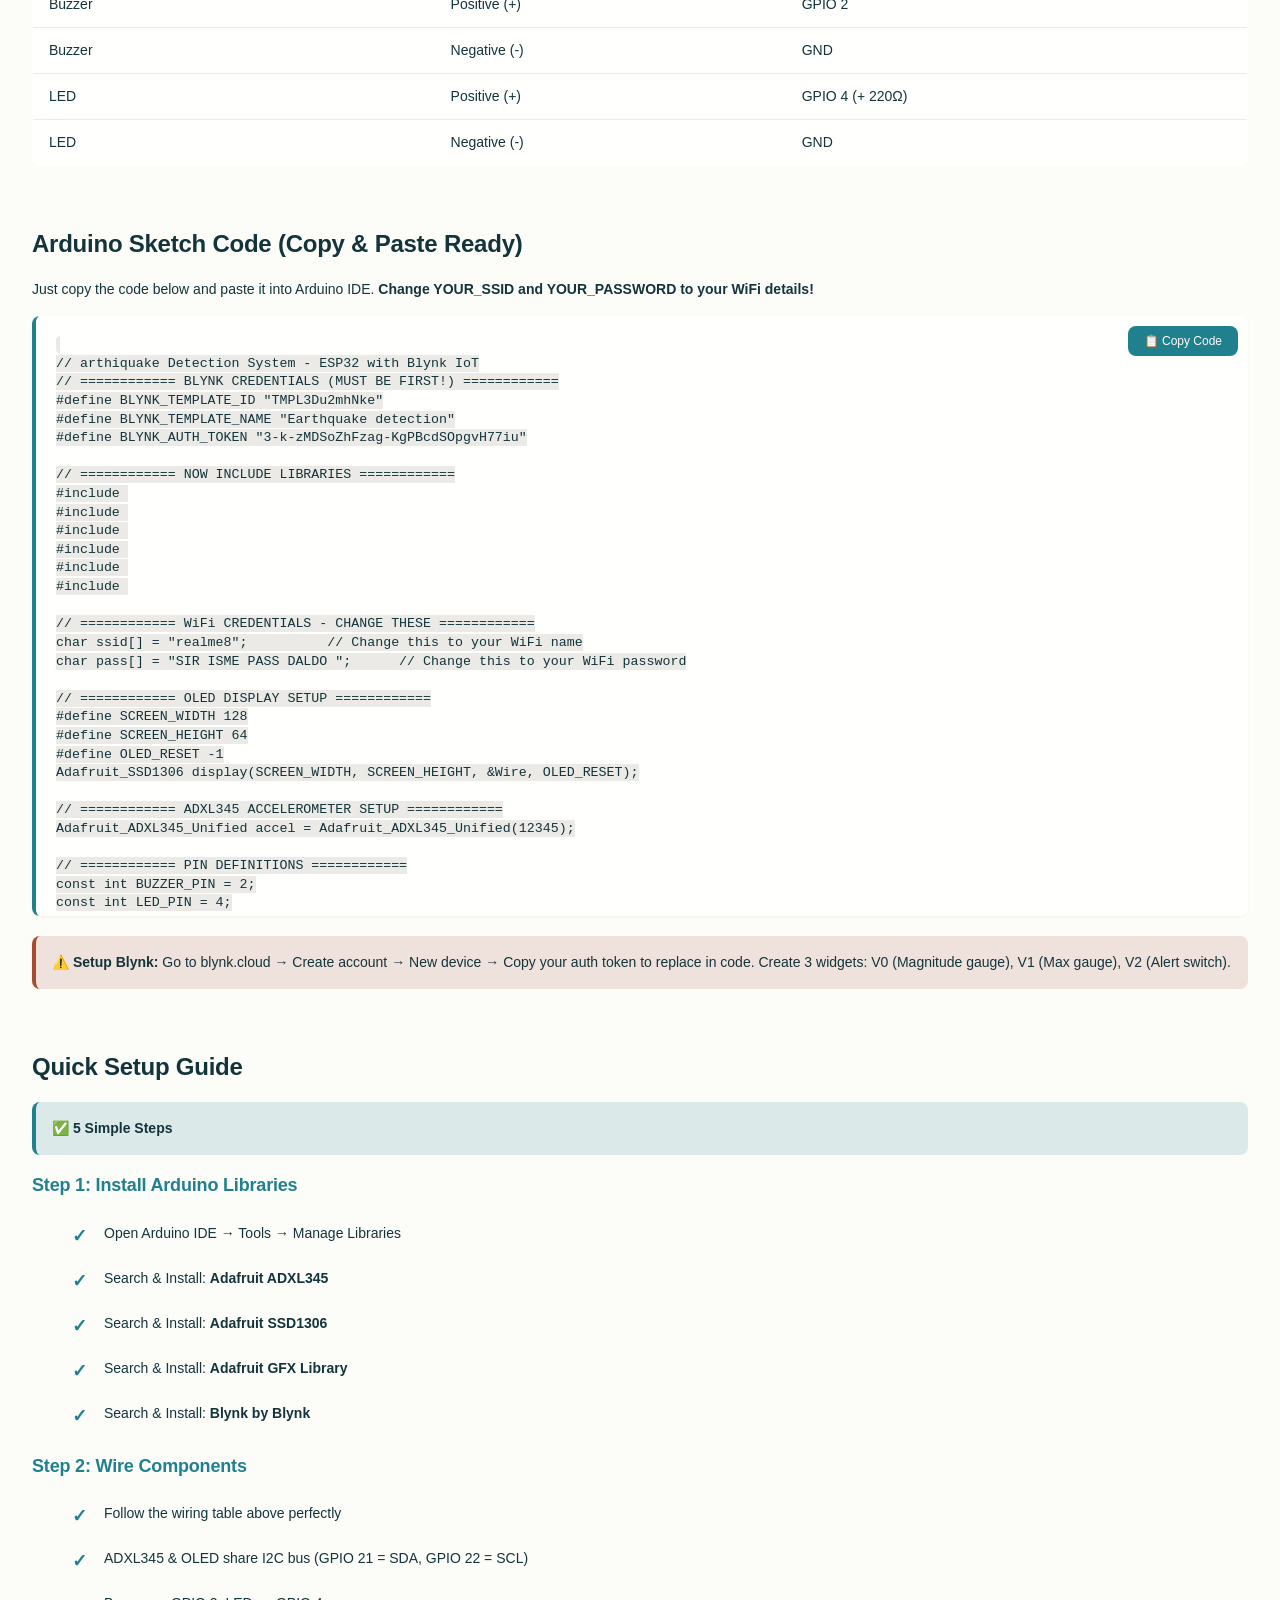
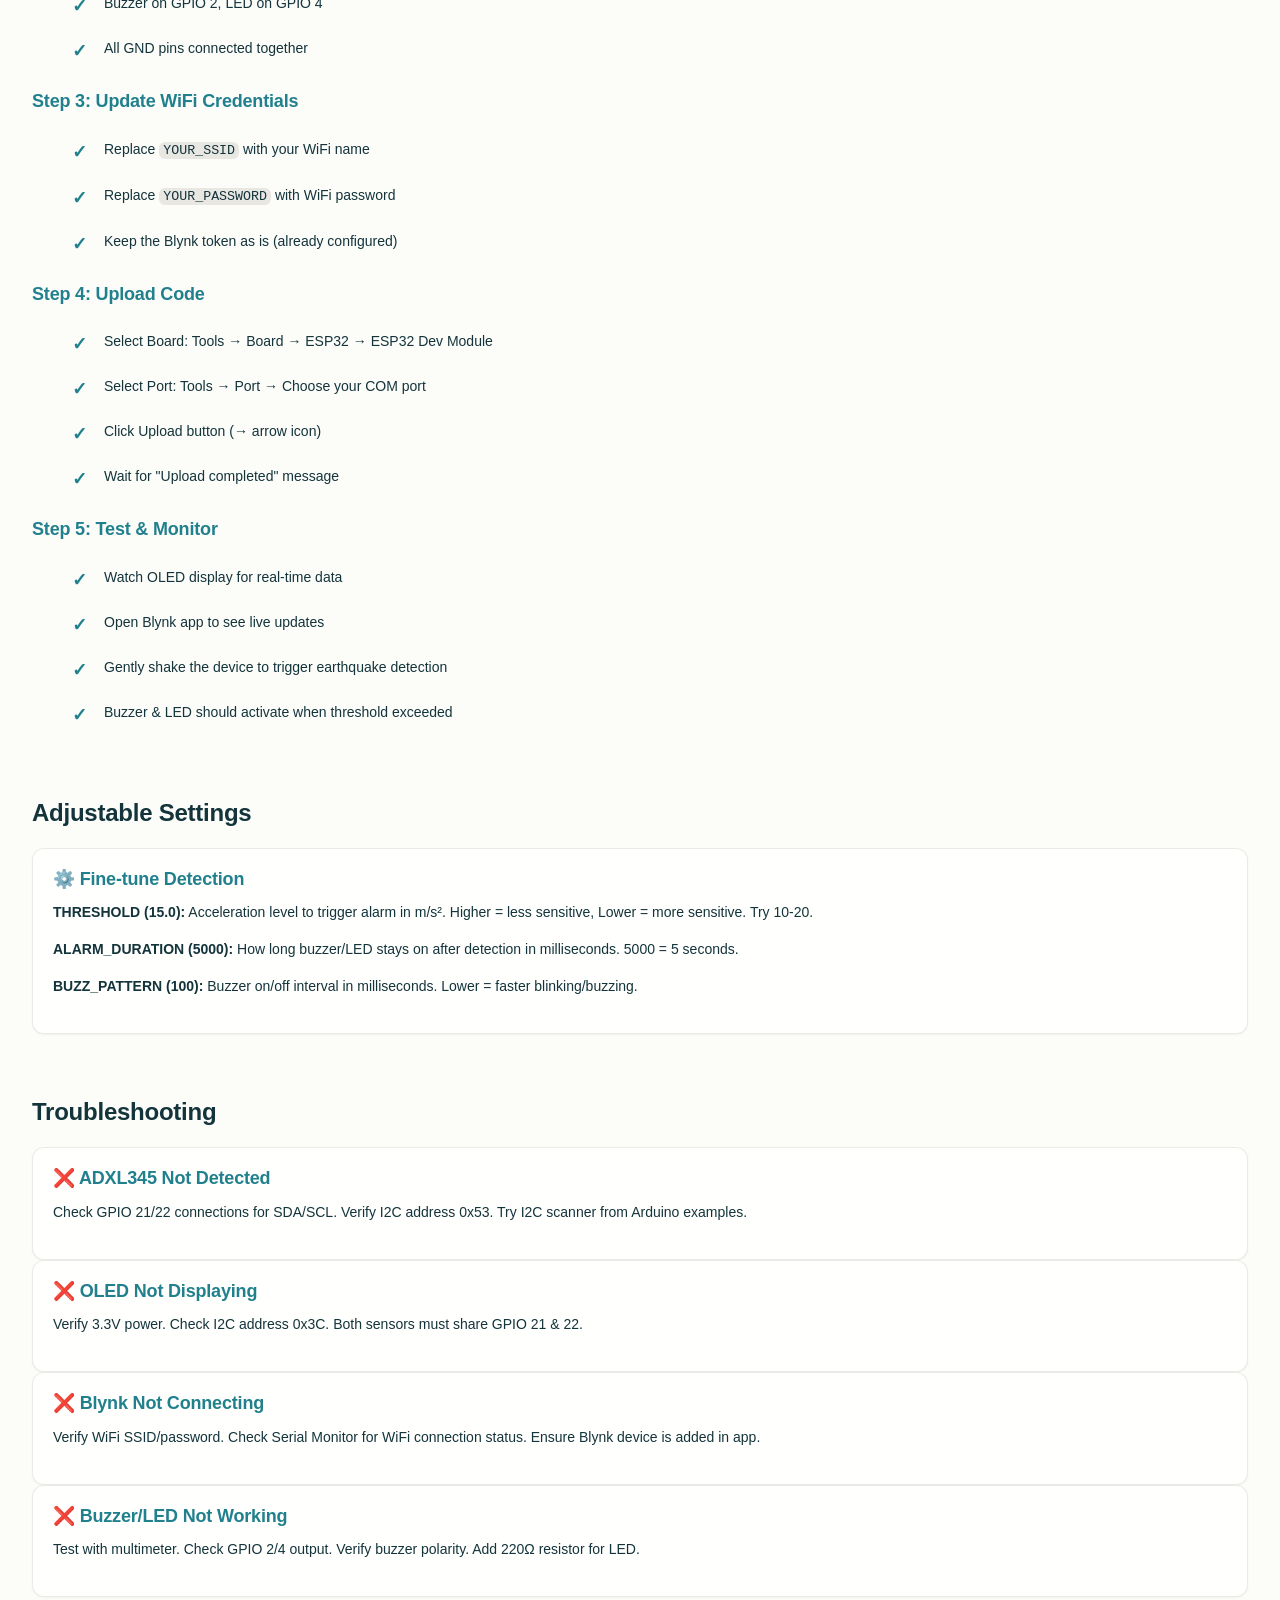
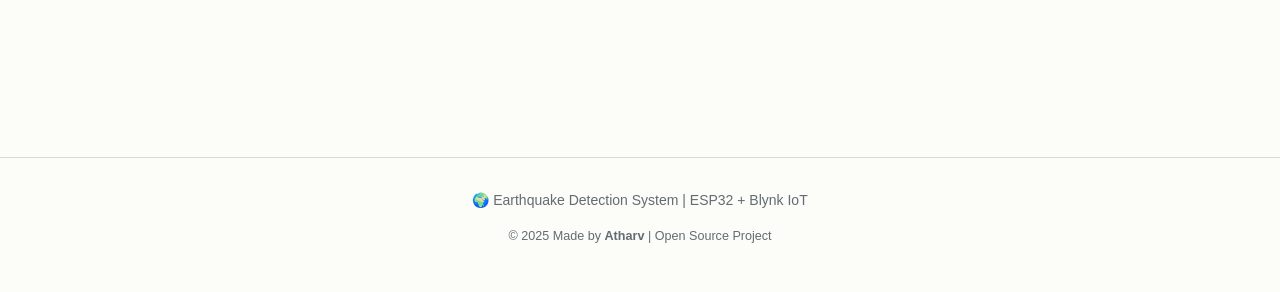
==== commit 3f5eddf6: "Update index.html" ====
--- a/index.html
+++ b/index.html
@@ -162,95 +162,133 @@
             <h2>Arduino Sketch Code (Copy & Paste Ready)</h2>
             <p>Just copy the code below and paste it into Arduino IDE. <strong>Change YOUR_SSID and YOUR_PASSWORD to your WiFi details!</strong></p>
             
-            <div class="code-block" id="codeBlock"><button class="copy-btn" onclick="copyCode()">📋 Copy Code</button><code>#include <Wire.h>
+            <div class="code-block" id="codeBlock"><button class="copy-btn" onclick="copyCode()">📋 Copy Code</button><code>
+// arthiquake Detection System - ESP32 with Blynk IoT
+// ============ BLYNK CREDENTIALS (MUST BE FIRST!) ============
+#define BLYNK_TEMPLATE_ID "TMPL3Du2mhNke"
+#define BLYNK_TEMPLATE_NAME "Earthquake detection"
+#define BLYNK_AUTH_TOKEN "3-k-zMDSoZhFzag-KgPBcdSOpgvH77iu"
+
+// ============ NOW INCLUDE LIBRARIES ============
+#include <Wire.h>
 #include <Adafruit_ADXL345_U.h>
 #include <Adafruit_SSD1306.h>
 #include <Adafruit_GFX.h>
 #include <WiFi.h>
 #include <BlynkSimpleEsp32.h>
 
-#define BLYNK_TEMPLATE_ID "TMPL3Du2mhNke"
-#define BLYNK_TEMPLATE_NAME "Earthquake detection"
-#define BLYNK_AUTH_TOKEN "3-k-zMDSoZhFzag-KgPBcdSOpgvH77iu"
-
-char ssid[] = "YOUR_SSID";
-char pass[] = "YOUR_PASSWORD";
-
+// ============ WiFi CREDENTIALS - CHANGE THESE ============
+char ssid[] = "realme8";          // Change this to your WiFi name
+char pass[] = "SIR ISME PASS DALDO ";      // Change this to your WiFi password
+
+// ============ OLED DISPLAY SETUP ============
 #define SCREEN_WIDTH 128
 #define SCREEN_HEIGHT 64
 #define OLED_RESET -1
 Adafruit_SSD1306 display(SCREEN_WIDTH, SCREEN_HEIGHT, &Wire, OLED_RESET);
+
+// ============ ADXL345 ACCELEROMETER SETUP ============
 Adafruit_ADXL345_Unified accel = Adafruit_ADXL345_Unified(12345);
 
+// ============ PIN DEFINITIONS ============
 const int BUZZER_PIN = 2;
 const int LED_PIN = 4;
-const float THRESHOLD = 15.0;
-const int ALARM_DURATION = 5000;
-const int BUZZ_PATTERN = 100;
-
+
+// ============ EARTHQUAKE DETECTION SETTINGS ============
+const float THRESHOLD = 15.0;     // m/s² threshold for earthquake detection
+const int ALARM_DURATION = 5000;  // 5 seconds alarm duration
+const int BUZZ_PATTERN = 100;     // 100ms buzz on/off pattern
+
+// ============ GLOBAL VARIABLES ============
 float maxAcceleration = 0;
 unsigned long alarmStartTime = 0;
 bool alarmActive = false;
 unsigned long lastBlynkSend = 0;
-const int BLYNK_SEND_INTERVAL = 500;
-
+const int BLYNK_SEND_INTERVAL = 500;  // Send data to Blynk every 500ms
+
+// ============ SETUP ============
 void setup() {
   Serial.begin(115200);
   delay(100);
   
+  // Initialize GPIO pins
   pinMode(BUZZER_PIN, OUTPUT);
   pinMode(LED_PIN, OUTPUT);
   digitalWrite(BUZZER_PIN, LOW);
   digitalWrite(LED_PIN, LOW);
   
+  // Initialize OLED display
   if (!display.begin(SSD1306_SWITCHCAPVCC, 0x3C)) {
-    Serial.println("OLED init failed");
+    Serial.println("OLED initialization failed");
     while (1);
   }
-  
-  if (!accel.begin()) {
-    Serial.println("ADXL345 not found");
-    while (1);
-  }
-  
-  accel.setRange(ADXL345_RANGE_16_G);
-  
   display.clearDisplay();
   display.setTextSize(1);
+  display.setTextColor(SSD1306_WHITE);
   display.setCursor(0, 0);
+  display.println("Initializing...");
+  display.display();
+  
+  // Initialize ADXL345 accelerometer
+  if (!accel.begin()) {
+    Serial.println("ADXL345 not detected. Check wiring!");
+    display.clearDisplay();
+    display.setCursor(0, 0);
+    display.println("ADXL345 Error");
+    display.display();
+    while (1);
+  }
+  
+  // Set sensor range to ±16g
+  accel.setRange(ADXL345_RANGE_16_G);
+  
+  // Connect to WiFi and Blynk
+  Blynk.begin(BLYNK_AUTH_TOKEN, ssid, pass);
+  
+  // Display setup complete
+  display.clearDisplay();
+  display.setCursor(0, 0);
+  display.println("HAPPY BIRTHDAY");
+  display.println("Blynk Enabled");
   display.println("Connecting WiFi...");
   display.display();
   
-  Blynk.begin(BLYNK_AUTH_TOKEN, ssid, pass);
-  
-  Serial.println("System Ready!");
+  Serial.println("System Ready - Connecting to Blynk...");
+  delay(2000);
 }
 
+// ============ MAIN LOOP ============
 void loop() {
   if (Blynk.connected()) {
-    Blynk.run();
-  }
-  
+    Blynk.run();  // Run Blynk connection
+  }
+  
+  // Get sensor data
   sensors_event_t event;
   accel.getEvent(&event);
   
+  // Calculate total acceleration magnitude (√(x² + y² + z²))
   float magnitude = sqrt(event.acceleration.x * event.acceleration.x +
                          event.acceleration.y * event.acceleration.y +
                          event.acceleration.z * event.acceleration.z);
   
+  // Update maximum acceleration value
   if (magnitude > maxAcceleration) {
     maxAcceleration = magnitude;
   }
   
+  // Earthquake detection logic
   if (magnitude > THRESHOLD && !alarmActive) {
     alarmActive = true;
     alarmStartTime = millis();
-    Serial.println("EARTHQUAKE DETECTED!");
-    Blynk.logEvent("earthquake_alert", "Earthquake detected!");
-  }
-  
+    Serial.println("⚠️ EARTHQUAKE DETECTED!");
+    Blynk.logEvent("earthquake_alert", "Earthquake detected!");  // Send Blynk alert
+  }
+  
+  // Handle alarm duration and buzzer/LED pattern
   if (alarmActive) {
     if (millis() - alarmStartTime < ALARM_DURATION) {
+      // Buzzer and LED on/off pattern
       if (((millis() - alarmStartTime) / BUZZ_PATTERN) % 2 == 0) {
         digitalWrite(BUZZER_PIN, HIGH);
         digitalWrite(LED_PIN, HIGH);
@@ -259,6 +297,7 @@
         digitalWrite(LED_PIN, LOW);
       }
     } else {
+      // Alarm duration finished
       digitalWrite(BUZZER_PIN, LOW);
       digitalWrite(LED_PIN, LOW);
       alarmActive = false;
@@ -266,40 +305,48 @@
     }
   }
   
+  // Send data to Blynk every BLYNK_SEND_INTERVAL milliseconds
   if (millis() - lastBlynkSend >= BLYNK_SEND_INTERVAL && Blynk.connected()) {
-    Blynk.virtualWrite(V0, magnitude);
-    Blynk.virtualWrite(V1, maxAcceleration);
-    Blynk.virtualWrite(V2, alarmActive ? 1 : 0);
+    Blynk.virtualWrite(V1, magnitude);  // Send magnitude to V1
+    Blynk.virtualWrite(V0, alarmActive ? 1 : 0);  // Send alert status to V0
     lastBlynkSend = millis();
   }
   
+  // Update OLED display
   updateDisplay(event.acceleration.x, event.acceleration.y, 
                 event.acceleration.z, magnitude);
   
   delay(100);
 }
 
+// ============ DISPLAY UPDATE FUNCTION ============
 void updateDisplay(float x, float y, float z, float mag) {
   display.clearDisplay();
   display.setTextSize(1);
   display.setCursor(0, 0);
   
+  // Display title
   display.println("EARTHQUAKE DETECTOR");
   display.println("---Blynk Enabled---");
-  display.print("X: "); display.println(x, 1);
-  display.print("Y: "); display.println(y, 1);
-  display.print("Z: "); display.println(z, 1);
+  
+  // Display acceleration values
+  display.print("X:"); display.print(x, 1); display.println(" m/s2");
+  display.print("Y:"); display.print(y, 1); display.println(" m/s2");
+  display.print("Z:"); display.print(z, 1); display.println(" m/s2");
   display.println("");
+  
+  // Display magnitude and maximum
   display.print("Magnitude: "); display.println(mag, 1);
   display.print("Max: "); display.println(maxAcceleration, 1);
   
+  // Display alarm status
   if (alarmActive) {
     display.println("");
     display.println("!!! ALERT !!!");
   } else {
     display.println("");
     if (Blynk.connected()) {
-      display.println("Status: ONLINE");
+      display.println("ONLINE");
     } else {
       display.println("Connecting...");
     }
@@ -307,11 +354,13 @@
   
   display.display();
   
-  Serial.print("X: "); Serial.print(x, 1);
-  Serial.print(" | Y: "); Serial.print(y, 1);
-  Serial.print(" | Z: "); Serial.print(z, 1);
-  Serial.print(" | Mag: "); Serial.println(mag, 1);
-}</code></div>
+  // Serial output for debugging
+  Serial.print("X:"); Serial.print(x); Serial.print(" Y:"); Serial.print(y);
+  Serial.print(" Z:"); Serial.print(z); Serial.print(" | Mag:"); 
+  Serial.print(mag); Serial.print(" | Status:");
+  Serial.println(Blynk.connected() ? "ONLINE" : "OFFLINE");
+}
+</code></div>
 
             <div class="alert-box">
                 <strong>⚠️ Setup Blynk:</strong> Go to blynk.cloud → Create account → New device → Copy your auth token to replace in code. Create 3 widgets: V0 (Magnitude gauge), V1 (Max gauge), V2 (Alert switch).
@@ -409,4 +458,4 @@
 
     <script src="script.js"></script>
 </body>
-</html>+</html>
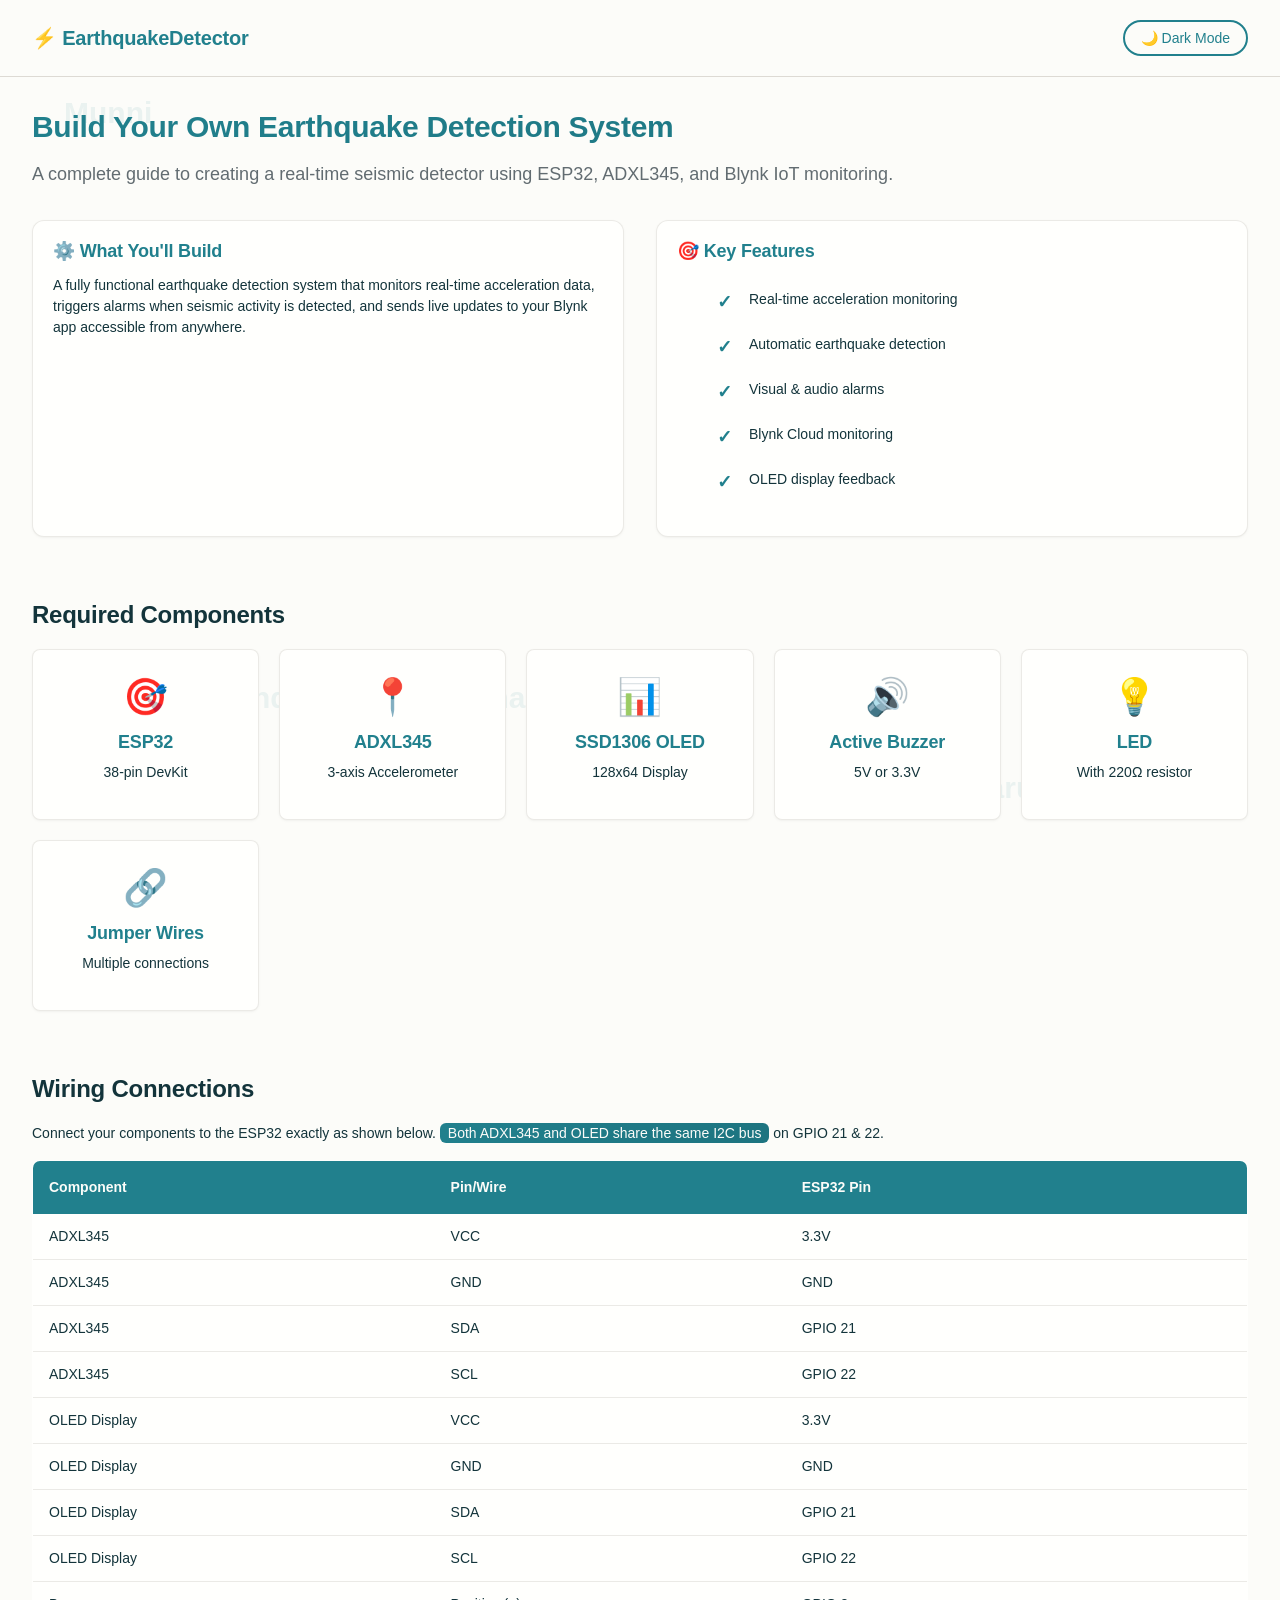
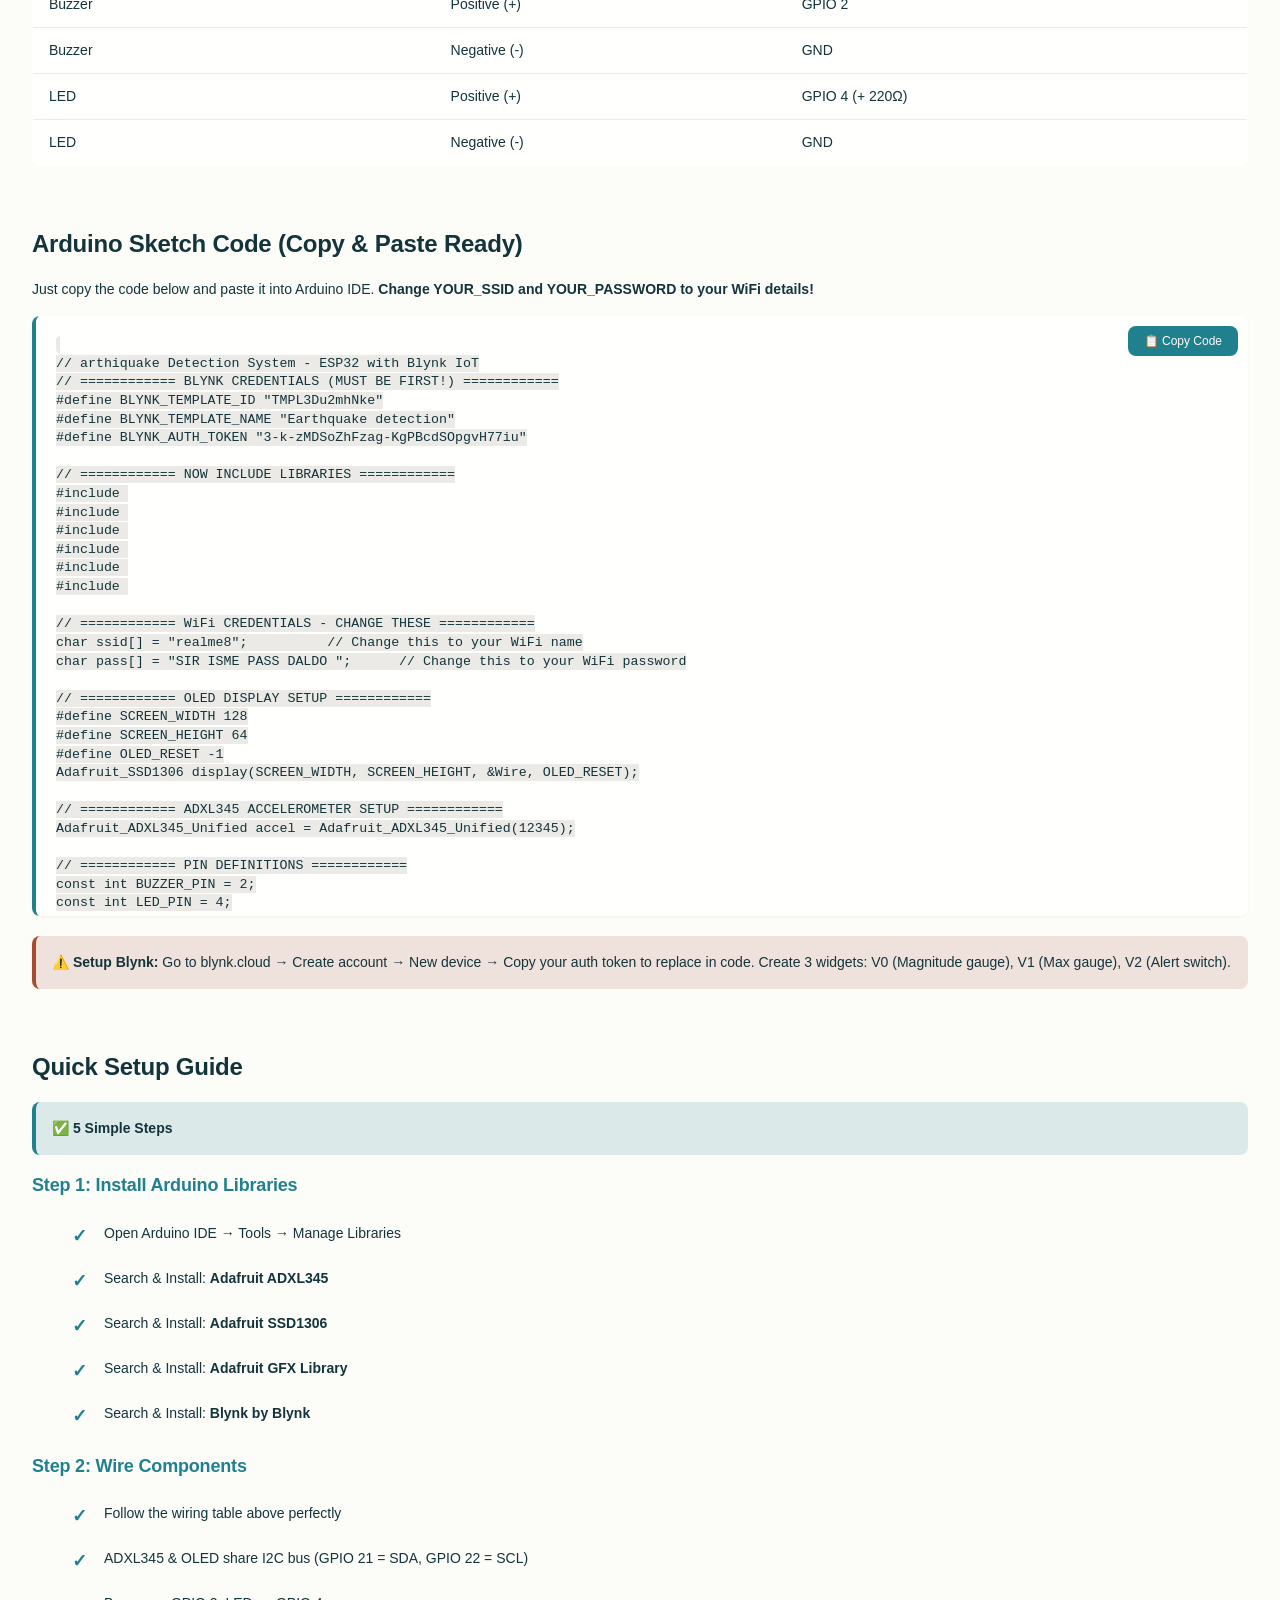
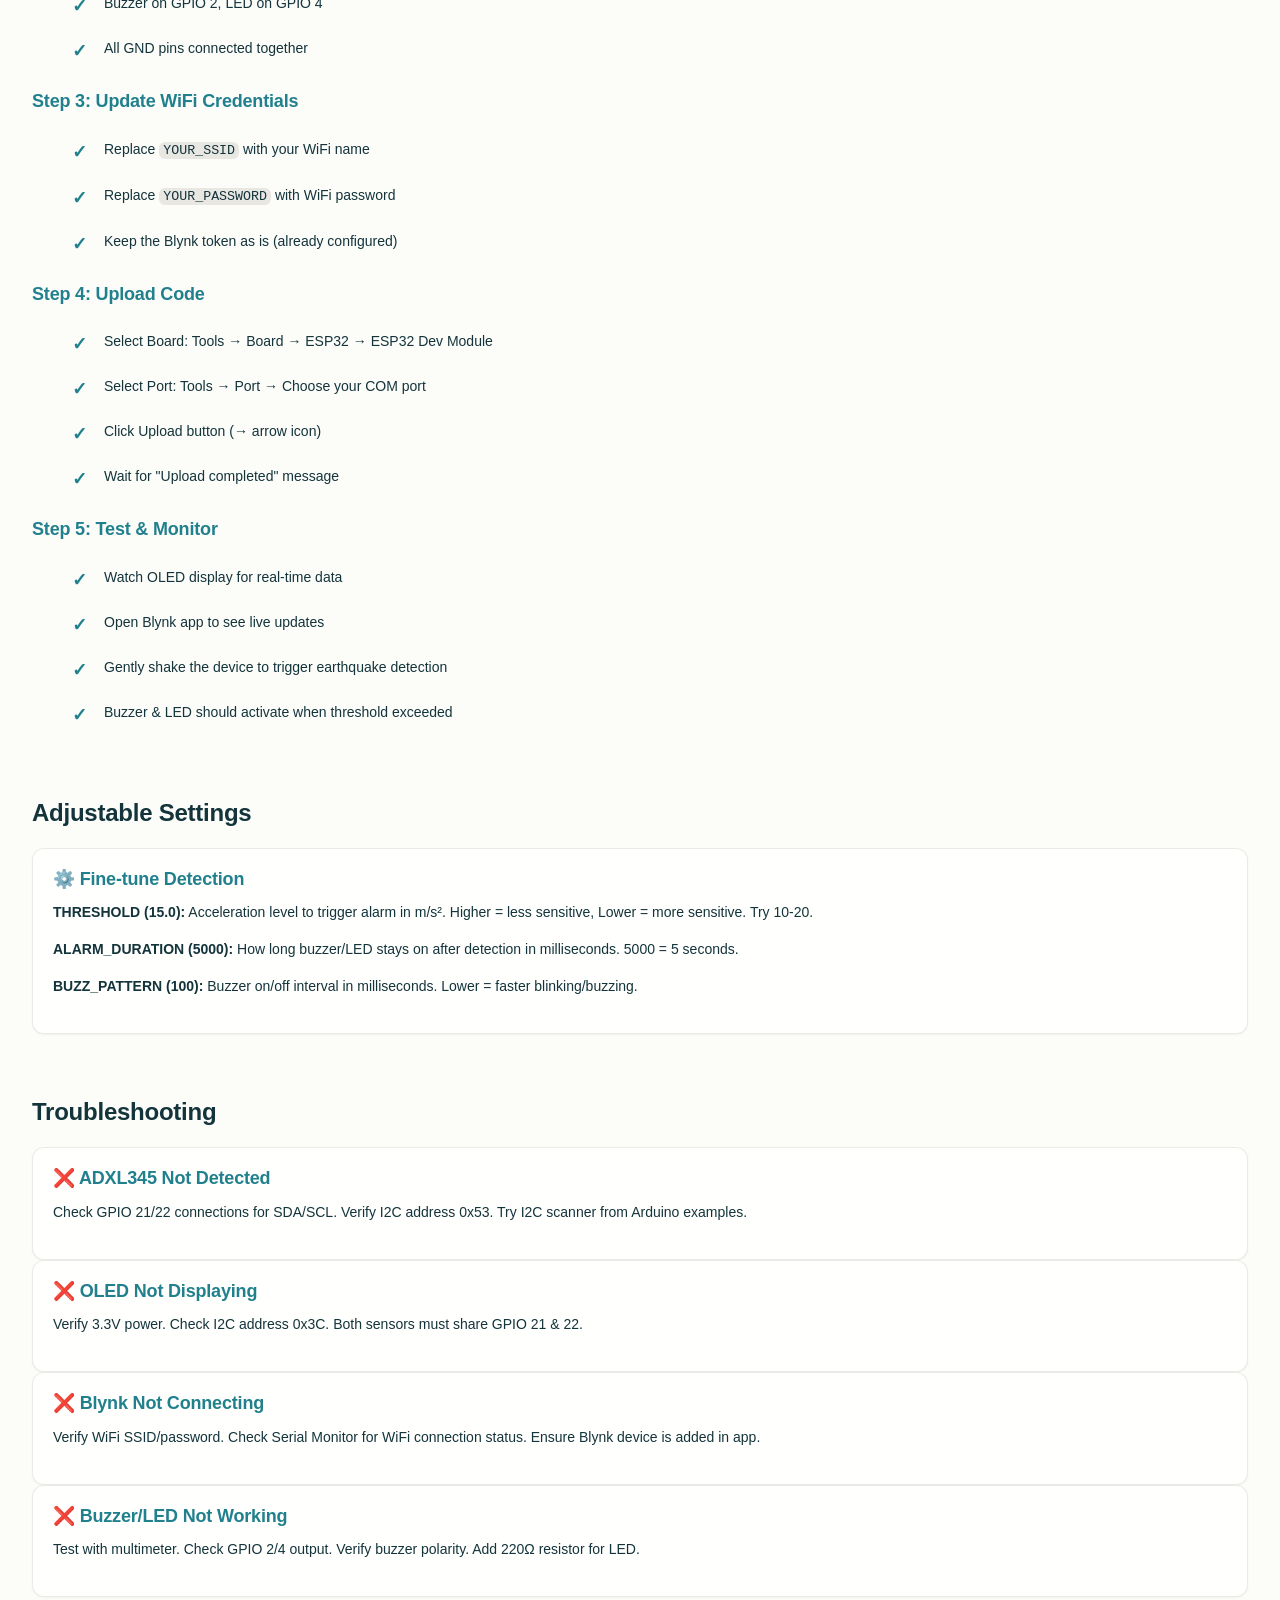
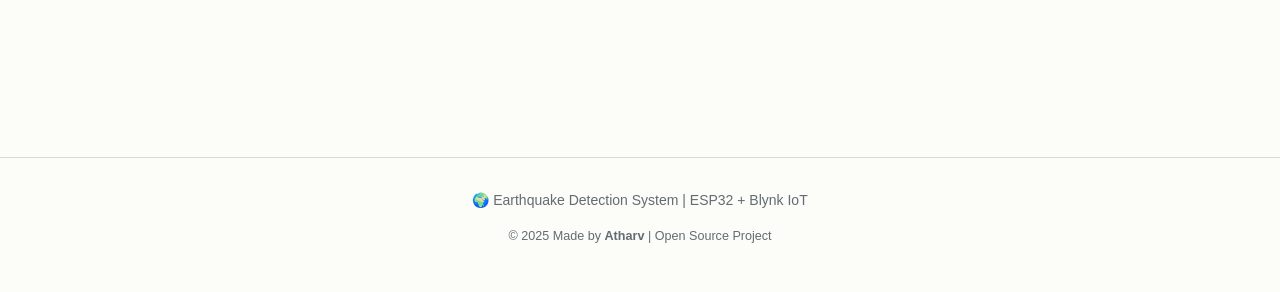
==== commit 696b22f5: "Add new floating text entry for 'aarushii hi khede'" ====
--- a/index.html
+++ b/index.html
@@ -11,6 +11,7 @@
     <div class="floating-text">Munni</div>
     <div class="floating-text">aaravinipatipatni</div>
     <div class="floating-text">divendr bhai ham se na miloge</div>
+    <div class="floating-text">aarushii hi khede</div>
     <div class="floating-text">🌍 ESP32</div>
 
     <header>
